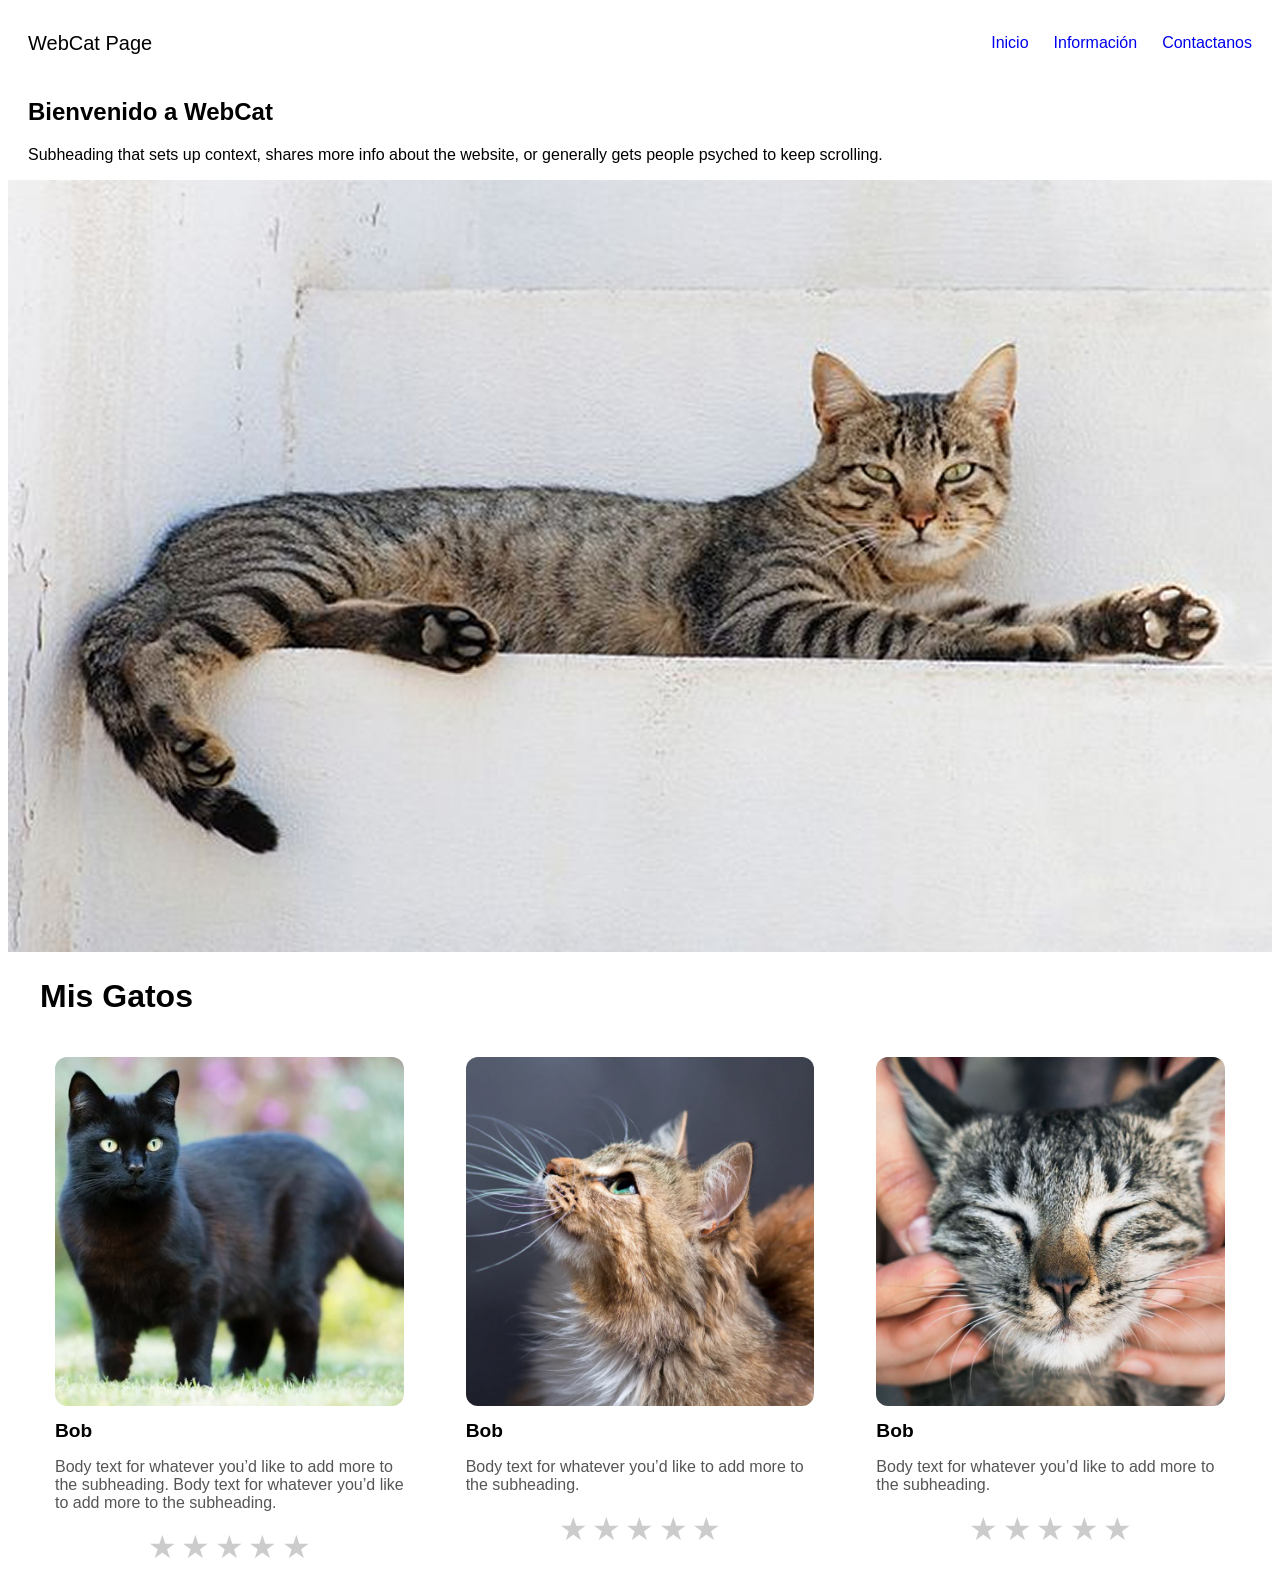
==== index.htm @ 15ecce88 "Agregando sistema de calificaciones" ====
<!DOCTYPE html>
<html lang="en">

<head>
    <meta charset="UTF-8">
    <meta name="viewport" content="width=device-width, initial-scale=1.0">
    <title>WebCat</title>
    <link rel="preconnect" href="https://rsms.me/">
    <link rel="stylesheet" href="https://rsms.me/inter/inter.css">
    <link rel="stylesheet" href="./css/home.css">
</head>

<body>
    <header>
        <div class="logo">WebCat Page</div>
        <nav>
            <ul>
                <li><a href="index.html">Inicio</a></li>
                <li><a href="about.html">Información</a></li>
                <li><a href="contact.html">Contactanos</a></li>
            </ul>
        </nav>
    </header>
    <main>
        <section class="banner-bienvenida">
            <h1>Bienvenido a WebCat</h1>
            <p>Subheading that sets up context, shares more info about the website, or generally gets people psyched to
                keep scrolling. </p>
            <div class="imagen-gato">
                <img src="./images/gato_principal.jpg" alt="Gato Principal">
            </div>
        </section>
        <section class="galeria">
            <h1>Mis Gatos</h1>
            <div class="cards">
                <div class="card">
                    <img src="./images/gato_negro.jpg" alt="Gato Negro">
                    <h2>Bob</h2>
                    <p>
                        Body text for whatever you’d like to add more to the subheading.
                        Body text for whatever you’d like to add more to the subheading.
                    </p>
                    <div class="calificaciones-gato-negro">
                        <div class="estrellas">
                            <span class="estrella">★</span>
                            <span class="estrella">★</span>
                            <span class="estrella">★</span>
                            <span class="estrella">★</span>
                            <span class="estrella">★</span>
                        </div>
                    </div>
                </div>
                <div class="card">
                    <img src="./images/gato_amarillo.jpg" alt="Gato Amarillo">
                    <h2>Bob</h2>
                    <p>Body text for whatever you’d like to add more to the subheading. </p>
                    <div class="calificaciones-gato-amarillo">
                        <div class="estrellas">
                            <span class="estrella">★</span>
                            <span class="estrella">★</span>
                            <span class="estrella">★</span>
                            <span class="estrella">★</span>
                            <span class="estrella">★</span>
                        </div>
                    </div>
                </div>
                <div class="card">
                    <img src="./images/gato_rayado.jpg" alt="Gato Rayado">
                    <h2>Bob</h2>
                    <p>Body text for whatever you’d like to add more to the subheading. </p>
                    <div class="calificaciones-gato-rayado">
                        <div class="estrellas">
                            <span class="estrella">★</span>
                            <span class="estrella">★</span>
                            <span class="estrella">★</span>
                            <span class="estrella">★</span>
                            <span class="estrella">★</span>
                        </div>
                    </div>
                </div>
            </div>
        </section>
    </main>
    <div id="imagen-modal" class="modal">
        <span class="cerrar" id="btn-cerrar">X</span>
        <img class="modal-contenido" id="modal-img">
    </div>
    <script src="./js/home.js"></script>
</body>

</html>
---- css/home.css ----
body {
    font-family: Inter, sans-serif;
    font-feature-settings: 'liga' 1, 'calt' 1; /* fix for Chrome */
}

header {
    display: flex;
    justify-content: space-between;
    align-items: center;
    padding: 10px 20px;
}

.logo {
    font-size: 20px; 
}

nav ul {
    list-style: none;
    display: flex;
    gap: 25px;
    padding: 0;
}

nav ul li a {
    text-decoration: none;
    font-size: 16px;
}

.banner-bienvenida {
    h1 {
        text-align: left;
        padding-left: 20px;
    }

    p {
        text-align: left;
        padding-left: 20px;
    }

    .imagen-gato {
        display: flex;
        flex-direction: column;
    }
}

.galeria {
    margin: 0 auto;
    max-width: 1200px;
    h1 {
        font-size: 2rem;
    }
    
    .cards {
        display: grid;
        grid-template-columns: repeat(auto-fit, minmax(300px, 1fr));
        gap: 32px;

        .card {
            padding: 15px;

            img {
                width: 100%;
                height: auto;
                object-fit: cover;
                border-radius: 12px;
            }

            h2 {
                margin-top: 10px;
                font-size: 1.2rem;
            }
            
            p {
                color: #555;
                font-size: 1rem;
            }
            
            .calificaciones-gato-negro, 
            .calificaciones-gato-amarillo,
            .calificaciones-gato-rayado {
                text-align: center;
                margin-top: 10px;
                .estrellas {
                    .estrella{
                        color: #CCC;
                        font-size: 2rem;
                    }
                    .estrella:hover,
                    .estrella.active {
                        color: #FFD700;
                        cursor: pointer;
                    }
                }
            }
        }
    }
}

.modal {
    display: none;
    z-index: 1000;
    position: fixed;
    left: 0;
    top: 0;
    width: 100%;
    height: 100%;
    background-color: rgba(0, 0, 0, 0.5);
    justify-content: center;
    align-items: center;

    .modal-contenido {
        max-width: 80%;
        max-height: 80%;
        background-color: white;
        border-radius: 10px;
    }

    .cerrar {
        position: absolute;
        top: 20px;
        right: 30px;
        font-size: 40px;
        color: white;
        cursor: pointer;
    }
}
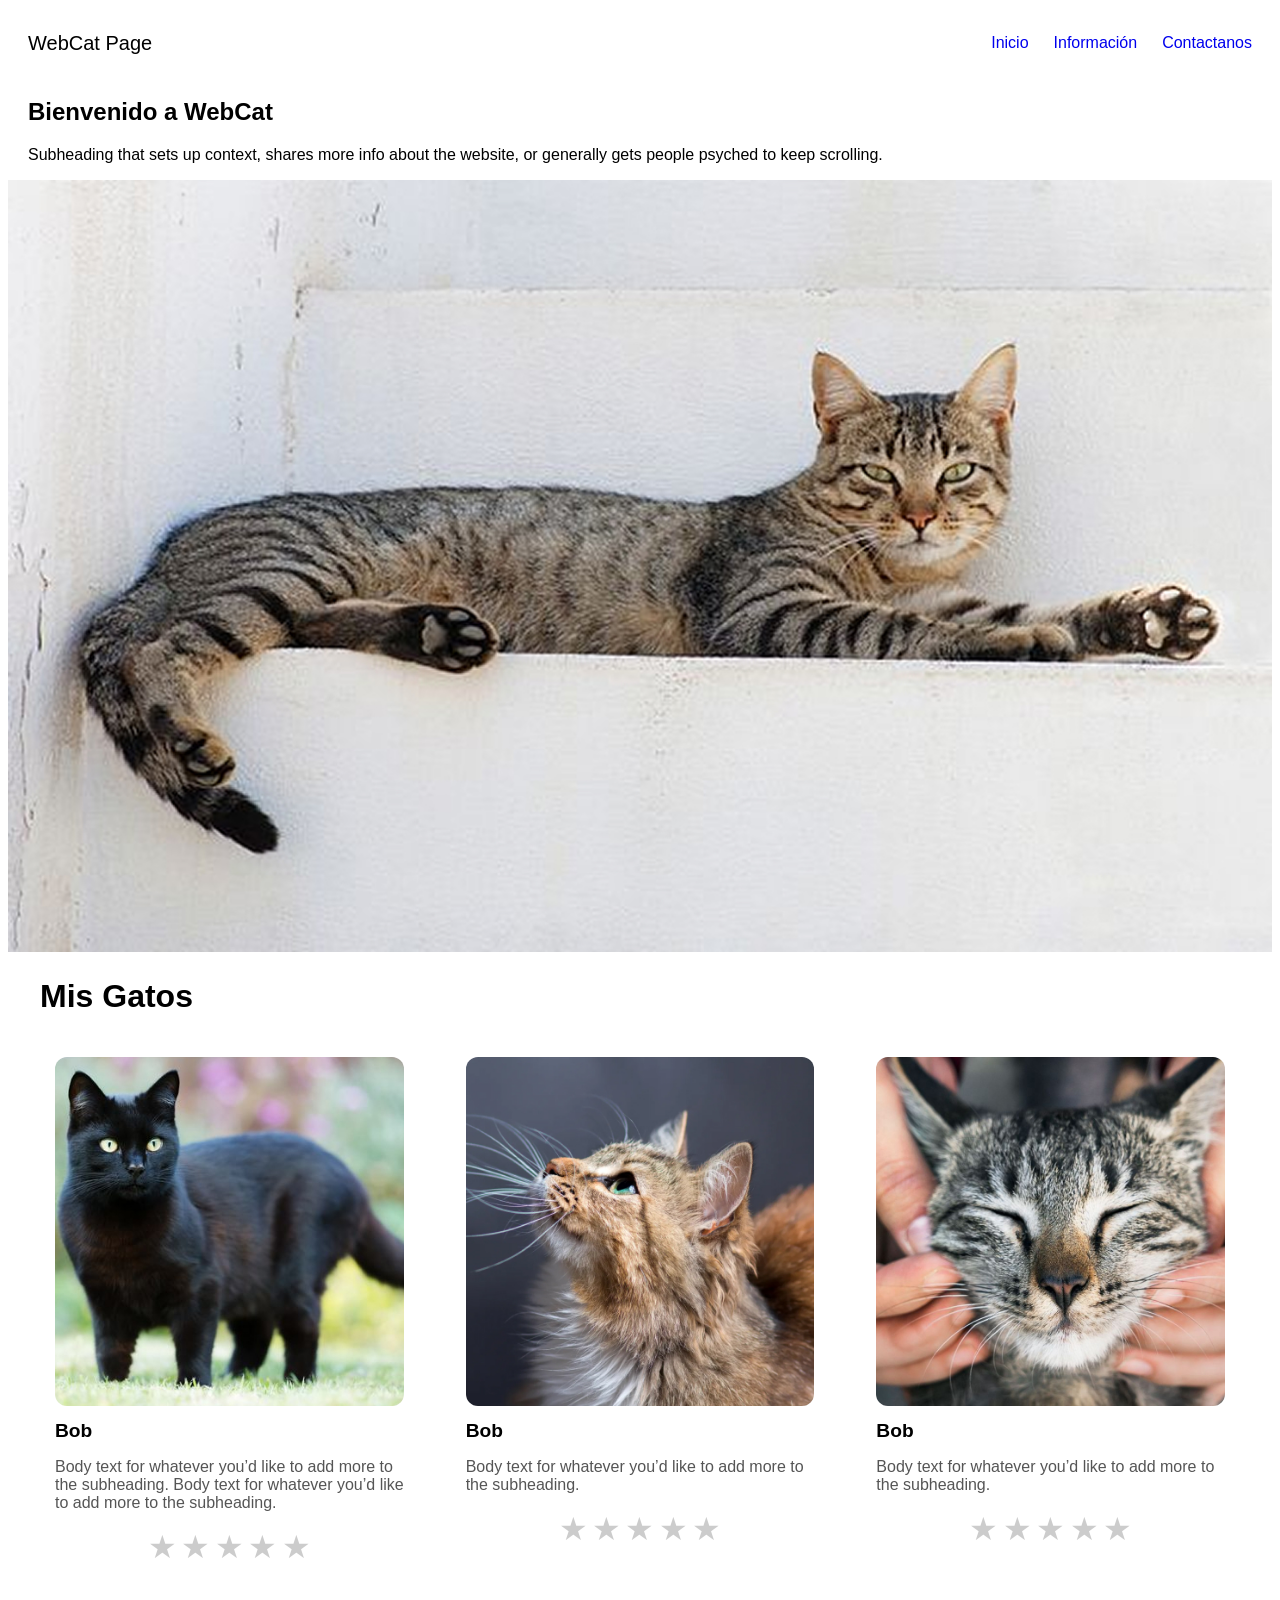
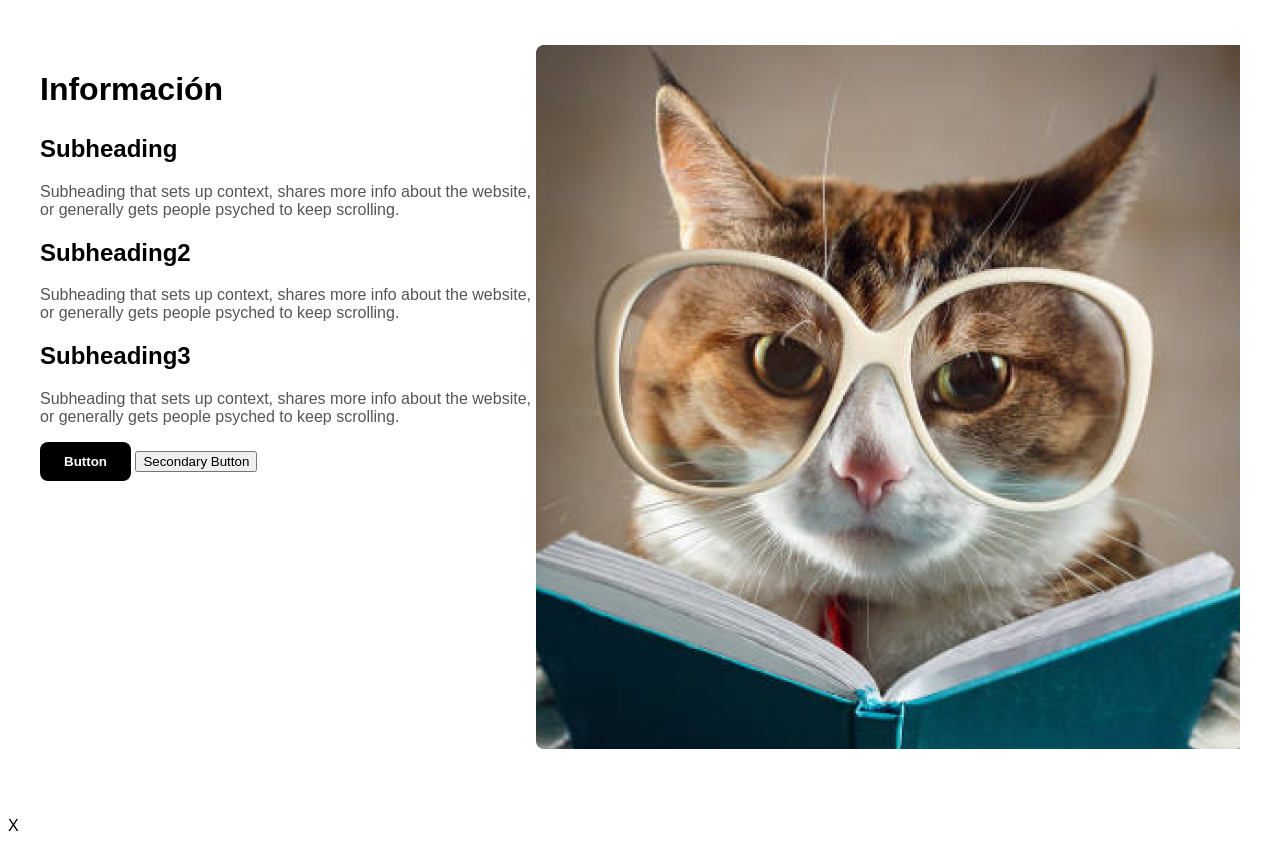
==== commit b5f77aa6: "Last changes" ====
--- a/index.htm
+++ b/index.htm
@@ -80,6 +80,34 @@
                 </div>
             </div>
         </section>
+        <section class="informacion">
+            <!--
+                Tarea es completar el estilo del boton secundario
+                completar la calificacion de las estrellas del gato rayado
+                alinear el text con la imagen del gato
+            -->
+            <div class="informacion-contenido">
+                <div class="informacion-text-btn">
+                    <h1>Información</h1>
+                    <h2>Subheading</h2>
+                    <p>Subheading that sets up context, shares more info about the website, or generally gets people psyched to
+                        keep scrolling. </p>
+                    <h2>Subheading2</h2>
+                    <p>Subheading that sets up context, shares more info about the website, or generally gets people psyched to
+                        keep scrolling. </p>
+                    <h2>Subheading3</h2>
+                    <p>Subheading that sets up context, shares more info about the website, or generally gets people psyched to
+                        keep scrolling. </p>
+                    <div class="botones">
+                        <button class="btn-primario" id="btn-gato">Button</button>
+                        <button class="btn-secundario" id="btn-gato2">Secondary Button</button>
+                    </div>
+                </div>
+                <div class="imagen-gato-info">
+                    <img src="./images/gato_info.jpg" alt="Gato Información">
+                </div>
+            </div>
+        </section>
     </main>
     <div id="imagen-modal" class="modal">
         <span class="cerrar" id="btn-cerrar">X</span>
--- a/css/home.css
+++ b/css/home.css
@@ -87,12 +87,54 @@
                     }
                     .estrella:hover,
                     .estrella.active {
-                        color: #FFD700;
+                        color: yellow;
                         cursor: pointer;
                     }
                 }
             }
         }
+    }
+}
+
+.informacion {
+    padding: 4rem 2rem;
+    max-width: 1200px;
+    margin: 0 auto;
+
+    .informacion-contenido {
+        display: flex;
+        .informacion-text-btn {
+            h1 {
+                font-size: 2rem;
+            }
+    
+            p {
+                color: #555;
+                font-size: 1rem;
+            }
+
+            .botones {
+                .btn-primario {
+                    background-color: #000;
+                    color: white;
+                    padding: 0.75rem 1.5rem;
+                    border-radius: 8px;
+                    font-weight: 700;
+                    text-decoration: none;
+                    border: 0;
+                }
+                }
+
+                .btn-secundario {
+
+                }
+            }
+        }
+
+        .imagen-gato-info {
+
+        }
+
     }
 }
 
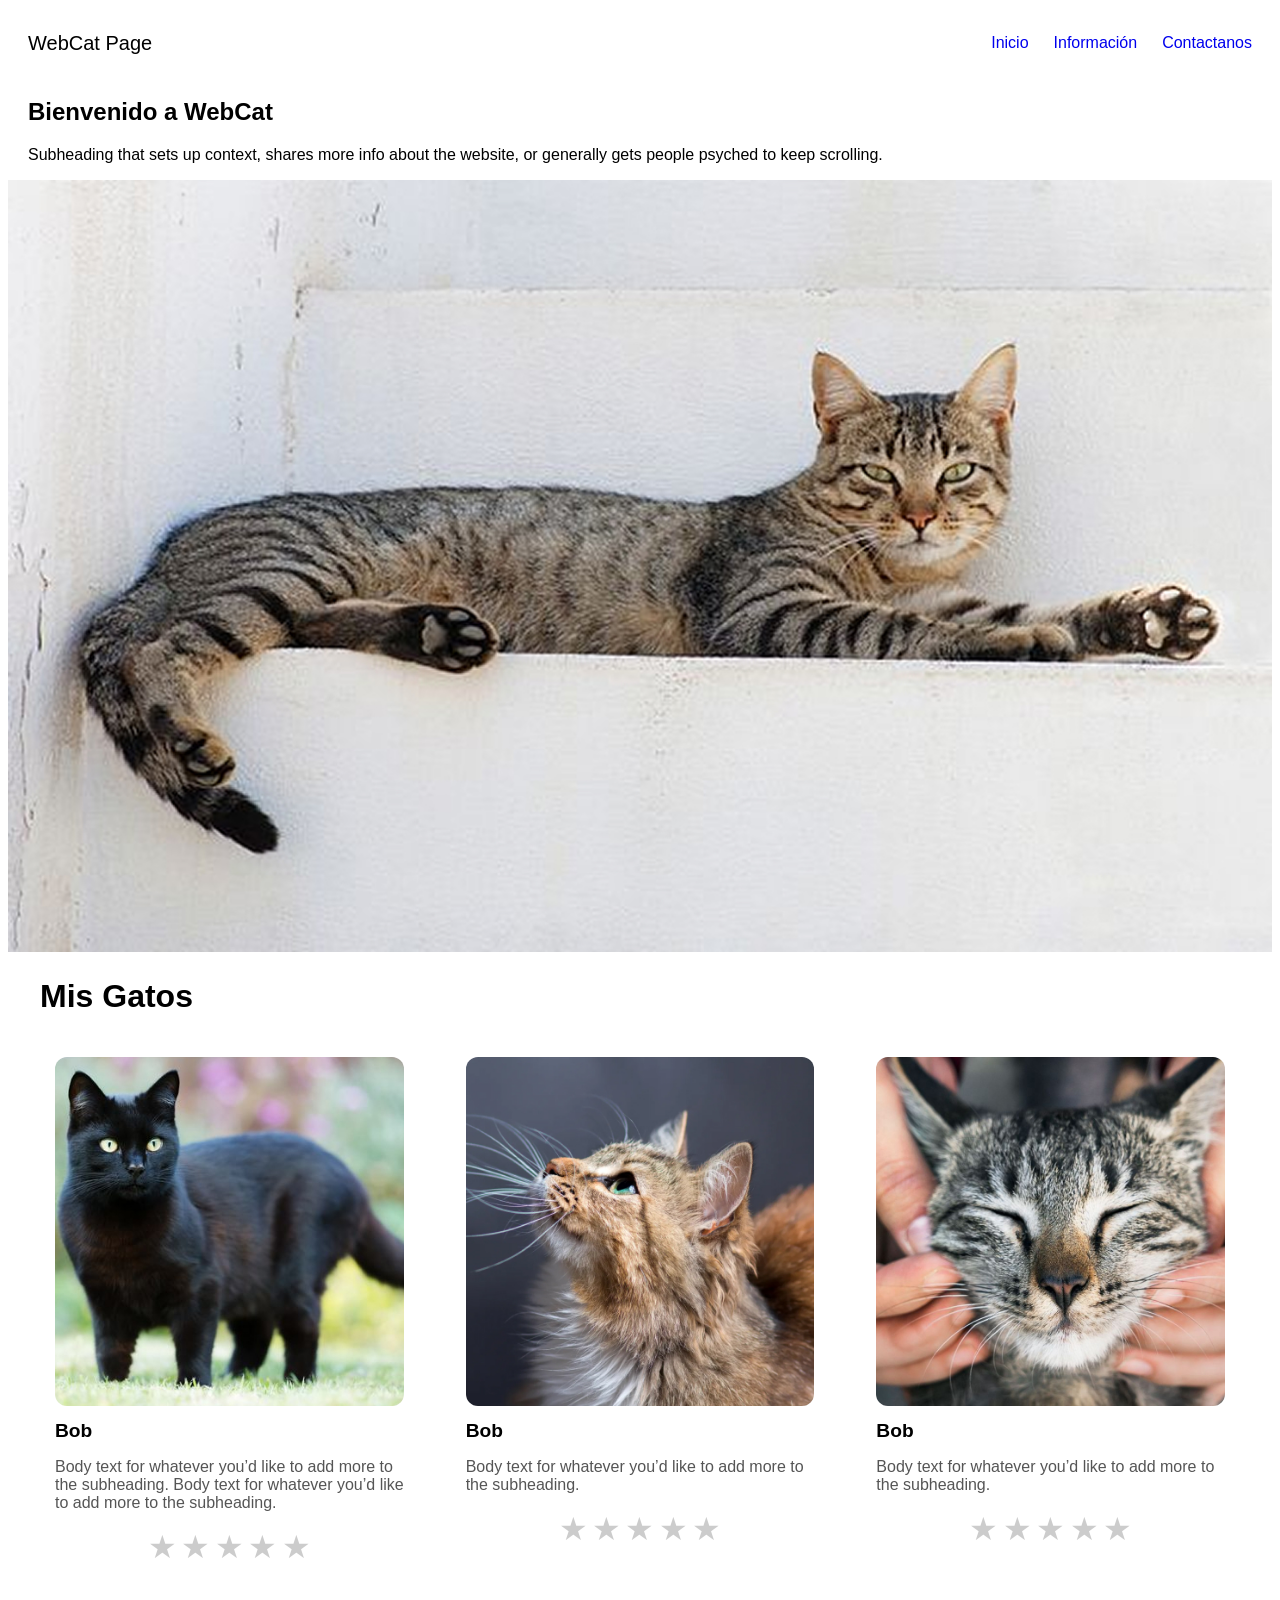
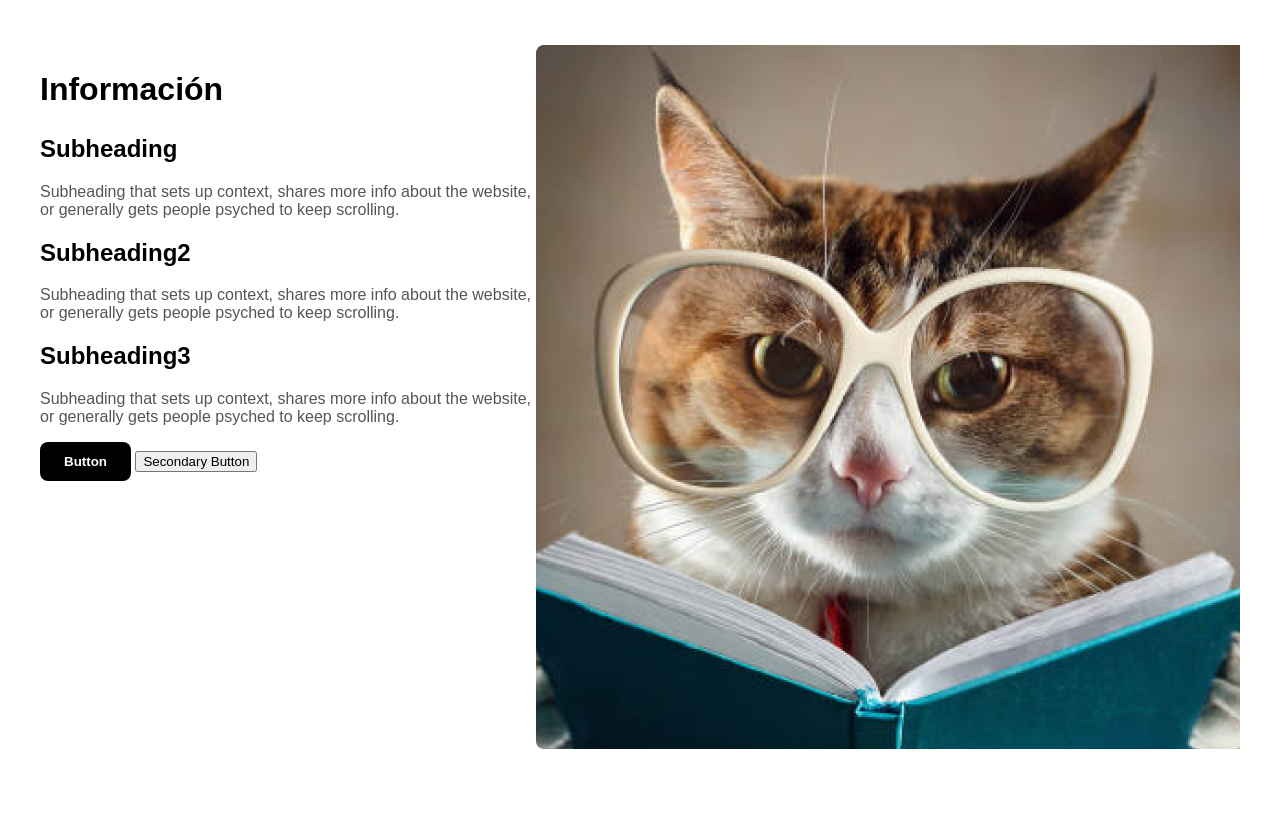
==== commit 3bfd8647: "tu mensaje" ====
--- a/index.htm
+++ b/index.htm
@@ -81,11 +81,6 @@
             </div>
         </section>
         <section class="informacion">
-            <!--
-                Tarea es completar el estilo del boton secundario
-                completar la calificacion de las estrellas del gato rayado
-                alinear el text con la imagen del gato
-            -->
             <div class="informacion-contenido">
                 <div class="informacion-text-btn">
                     <h1>Información</h1>
--- a/css/home.css
+++ b/css/home.css
@@ -126,17 +126,54 @@
                 }
 
                 .btn-secundario {
+                    .btn-secundario {
+                        background-color: transparent;
+                        color: #000;
+                        padding: 0.75rem 1.5rem;
+                        border-radius: 8px;
+                        font-weight: 700;
+                        text-decoration: none;
+                        border: 2px solid #000;
+                        margin-left: 10px;
+                        transition: background-color 0.3s ease;
+                    }
+                    
+                    .btn-secundario:hover {
+                        background-color: #000;
+                        color: #fff;
+                    }                    
 
                 }
             }
         }
 
         .imagen-gato-info {
+            .informacion-contenido {
+                display: flex;
+                flex-wrap: wrap;
+                gap: 2rem;
+                align-items: center;
+                justify-content: space-between;
+            }
+            
+            .informacion-text-btn {
+                flex: 1 1 50%;
+            }
+            
+            .imagen-gato-info {
+                flex: 1 1 40%;
+            }
+            
+            .imagen-gato-info img {
+                width: 100%;
+                border-radius: 12px;
+                object-fit: cover;
+            }            
 
         }
 
     }
-}
+
 
 .modal {
     display: none;
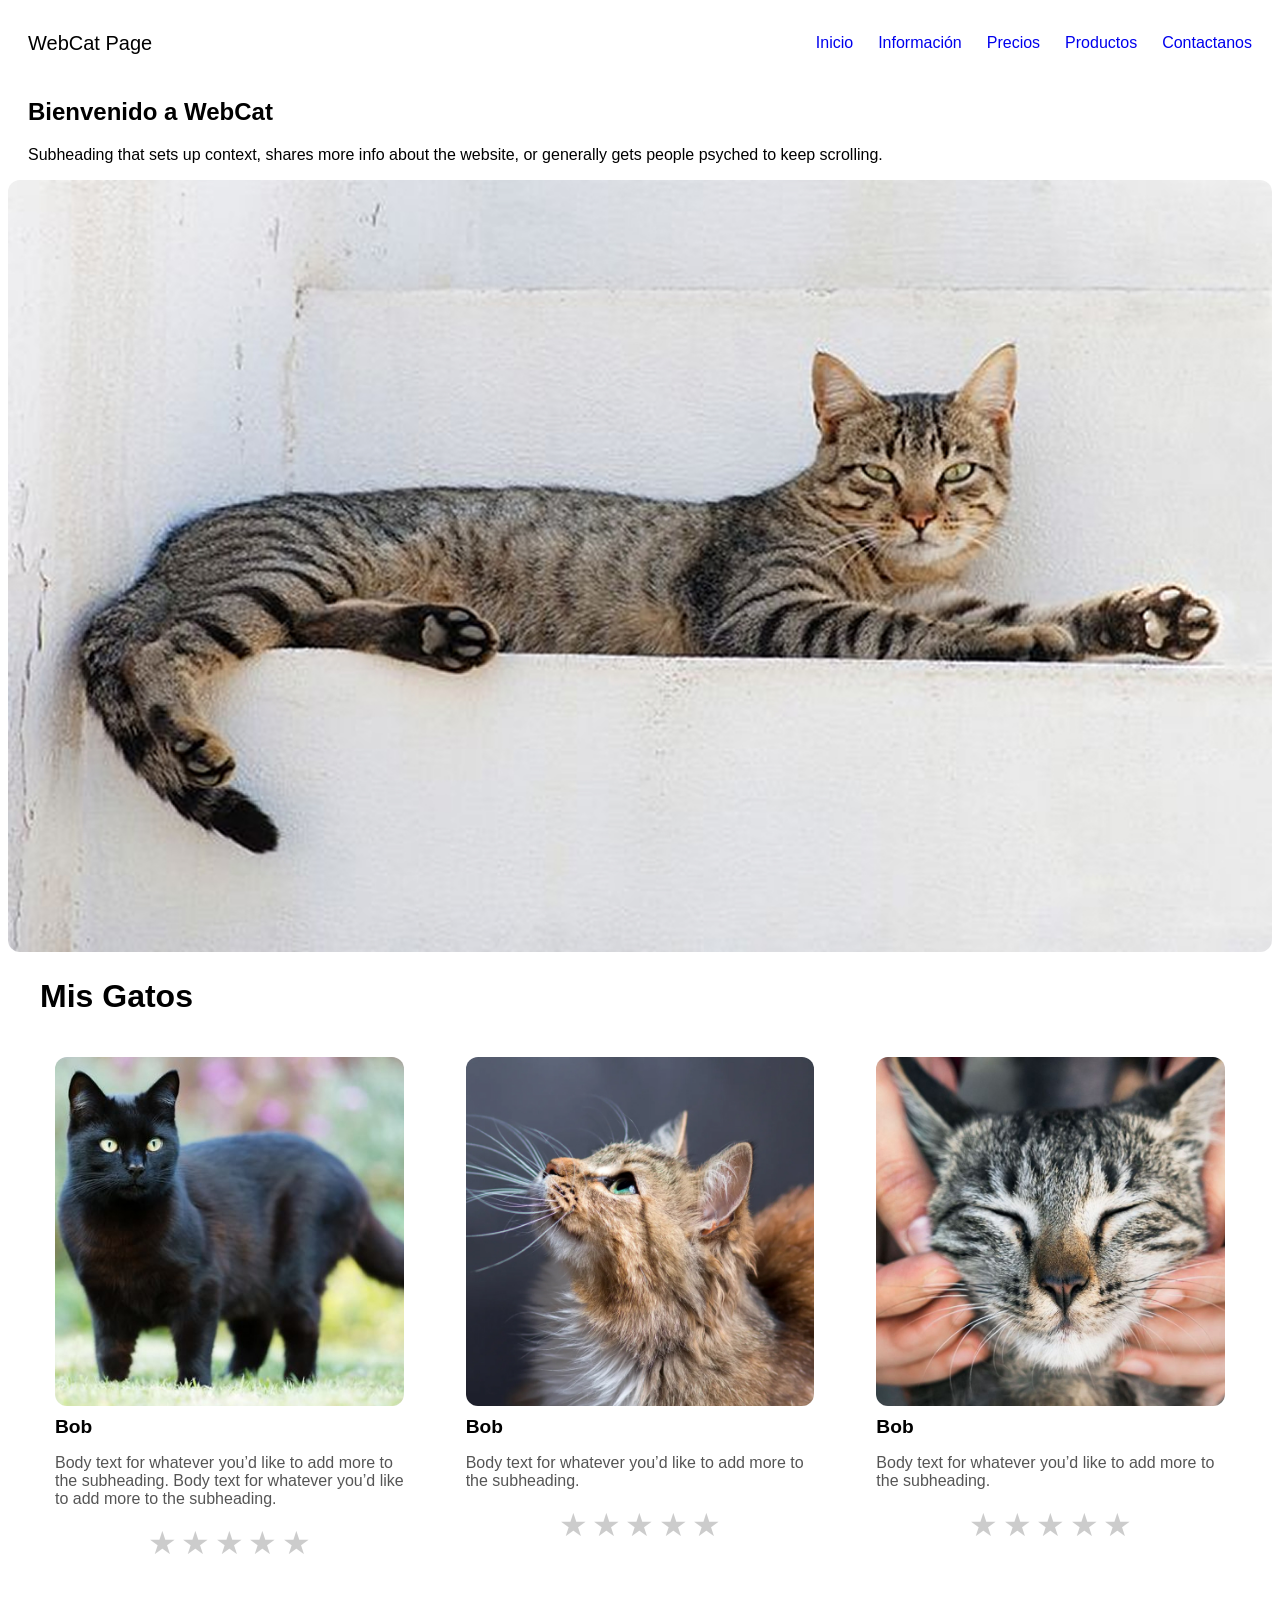
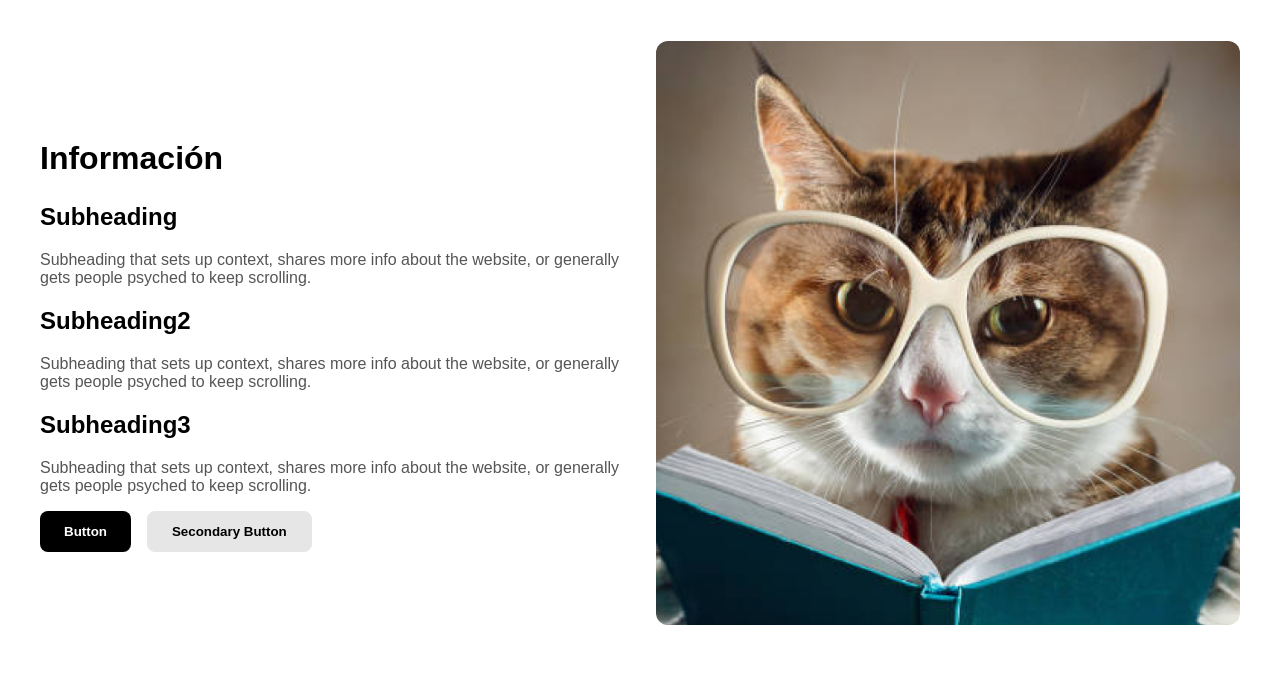
==== commit 484ec7f5: "Menu y responsive" ====
--- a/index.htm
+++ b/index.htm
@@ -13,13 +13,18 @@
 <body>
     <header>
         <div class="logo">WebCat Page</div>
-        <nav>
+        <nav class="menu">
             <ul>
                 <li><a href="index.html">Inicio</a></li>
-                <li><a href="about.html">Información</a></li>
+                <li>
+                    <a href="about.html">Información</a>
+                </li>
+                <li><a href="index.html">Precios</a></li>
+                <li><a href="about.html">Productos</a></li>
                 <li><a href="contact.html">Contactanos</a></li>
             </ul>
         </nav>
+        <div class="menu-icon">☰</div>
     </header>
     <main>
         <section class="banner-bienvenida">
--- a/css/home.css
+++ b/css/home.css
@@ -1,205 +1,250 @@
 body {
     font-family: Inter, sans-serif;
     font-feature-settings: 'liga' 1, 'calt' 1; /* fix for Chrome */
-}
-
-header {
-    display: flex;
-    justify-content: space-between;
-    align-items: center;
-    padding: 10px 20px;
-}
-
-.logo {
-    font-size: 20px; 
-}
-
-nav ul {
-    list-style: none;
-    display: flex;
-    gap: 25px;
-    padding: 0;
-}
-
-nav ul li a {
-    text-decoration: none;
-    font-size: 16px;
-}
-
-.banner-bienvenida {
-    h1 {
-        text-align: left;
-        padding-left: 20px;
+    
+    header {
+        display: flex;
+        justify-content: space-between;
+        align-items: center;
+        padding: 10px 20px;
+
+        .logo {
+            font-size: 20px; 
+        }
+
+        nav ul {
+            list-style: none;
+            display: flex;
+            gap: 25px;
+            padding: 0;
+        }
+        
+        nav ul li a {
+            text-decoration: none;
+            font-size: 16px;
+        }
+
+        .menu-icon {
+            cursor: pointer;
+            flex-direction: column;
+            display: none;
+        }
+/**
+* Tarea opcional, resolver el por que el menu aparece en ese lado corregir el error
+*/
+        @media screen and (max-width: 700px) {
+            .menu {
+                display: none;
+                position: absolute;
+                z-index: 1000;
+
+                ul {
+                    display: block;
+                    padding: 0;
+                }
+            } 
+
+            .menu.active {
+                display: flex;
+                flex-direction: column;
+                position: relative;
+            }
+
+            
+
+            .menu-icon {
+                display: flex;
+            }
+        }
     }
 
-    p {
-        text-align: left;
-        padding-left: 20px;
-    }
-
-    .imagen-gato {
-        display: flex;
-        flex-direction: column;
-    }
-}
-
-.galeria {
-    margin: 0 auto;
-    max-width: 1200px;
-    h1 {
-        font-size: 2rem;
-    }
-    
-    .cards {
-        display: grid;
-        grid-template-columns: repeat(auto-fit, minmax(300px, 1fr));
-        gap: 32px;
-
-        .card {
-            padding: 15px;
+    main {
+        .banner-bienvenida {
+            h1 {
+                text-align: left;
+                padding-left: 20px;
+            }
+        
+            p {
+                text-align: left;
+                padding-left: 20px;
+            }
+        
+            .imagen-gato {
+                display: flex;
+                flex-direction: column;
+            }
 
             img {
                 width: 100%;
                 height: auto;
-                object-fit: cover;
-                border-radius: 12px;
-            }
-
-            h2 {
-                margin-top: 10px;
-                font-size: 1.2rem;
-            }
-            
-            p {
-                color: #555;
-                font-size: 1rem;
-            }
-            
-            .calificaciones-gato-negro, 
-            .calificaciones-gato-amarillo,
-            .calificaciones-gato-rayado {
-                text-align: center;
-                margin-top: 10px;
-                .estrellas {
-                    .estrella{
-                        color: #CCC;
-                        font-size: 2rem;
-                    }
-                    .estrella:hover,
-                    .estrella.active {
-                        color: yellow;
-                        cursor: pointer;
-                    }
-                }
-            }
-        }
-    }
-}
-
-.informacion {
-    padding: 4rem 2rem;
-    max-width: 1200px;
-    margin: 0 auto;
-
-    .informacion-contenido {
-        display: flex;
-        .informacion-text-btn {
+                display: block;
+                border-radius: 12px; 
+            }
+        }
+
+        .galeria {
+            margin: 0 auto;
+            max-width: 1200px;
             h1 {
                 font-size: 2rem;
             }
-    
-            p {
-                color: #555;
-                font-size: 1rem;
-            }
-
-            .botones {
-                .btn-primario {
-                    background-color: #000;
-                    color: white;
-                    padding: 0.75rem 1.5rem;
-                    border-radius: 8px;
-                    font-weight: 700;
-                    text-decoration: none;
-                    border: 0;
-                }
-                }
-
-                .btn-secundario {
-                    .btn-secundario {
-                        background-color: transparent;
-                        color: #000;
-                        padding: 0.75rem 1.5rem;
-                        border-radius: 8px;
-                        font-weight: 700;
-                        text-decoration: none;
-                        border: 2px solid #000;
-                        margin-left: 10px;
-                        transition: background-color 0.3s ease;
+            
+            .cards {
+                display: grid;
+                grid-template-columns: repeat(auto-fit, minmax(300px, 1fr));
+                gap: 32px;
+        
+                .card {
+                    padding: 15px;
+        
+                    img {
+                        width: 100%;
+                        height: auto;
+                        display: block;
+                        border-radius: 12px;
+                    }
+        
+                    h2 {
+                        margin-top: 10px;
+                        font-size: 1.2rem;
                     }
                     
-                    .btn-secundario:hover {
-                        background-color: #000;
-                        color: #fff;
-                    }                    
-
-                }
-            }
-        }
-
-        .imagen-gato-info {
+                    p {
+                        color: #555;
+                        font-size: 1rem;
+                    }
+                    
+                    .calificaciones-gato-negro, 
+                    .calificaciones-gato-amarillo,
+                    .calificaciones-gato-rayado {
+                        text-align: center;
+                        margin-top: 10px;
+                        .estrellas {
+                            .estrella{
+                                color: #CCC;
+                                font-size: 2rem;
+                            }
+                            .estrella:hover,
+                            .estrella.active {
+                                color: yellow;
+                                cursor: pointer;
+                            }
+                        }
+                    }
+                }
+            }
+        }
+
+        .informacion {
+            padding: 4rem 2rem;
+            max-width: 1200px;
+            margin: 0 auto;
+        
             .informacion-contenido {
-                display: flex;
-                flex-wrap: wrap;
+                display: grid;
+                grid-template-columns: repeat(auto-fit, minmax(300px, 1fr));
                 gap: 2rem;
                 align-items: center;
                 justify-content: space-between;
-            }
+        
+                .informacion-text-btn {
+                    h1 {
+                        font-size: 2rem;
+                    }
             
-            .informacion-text-btn {
-                flex: 1 1 50%;
-            }
-            
-            .imagen-gato-info {
-                flex: 1 1 40%;
-            }
-            
-            .imagen-gato-info img {
-                width: 100%;
-                border-radius: 12px;
-                object-fit: cover;
-            }            
-
-        }
-
+                    p {
+                        color: #555;
+                        font-size: 1rem;
+                    }
+        
+                    .botones {
+                        display: flex;
+                        gap: 1rem;
+                        .btn-primario {
+                            background-color: #000;
+                            color: white;
+                            padding: 0.75rem 1.5rem;
+                            border-radius: 8px;
+                            font-weight: 700;
+                            text-decoration: none;
+                            border: 0;
+                        }
+        
+                        .btn-secundario {
+                            background-color: #E6E6E6;
+                            color: #000;
+                            padding: 0.75rem 1.5rem;
+                            border-radius: 8px;
+                            font-weight: 700;
+                            text-decoration: none;
+                            border: 1px solid #E6E6E6;
+                        }
+                        
+                        .btn-secundario:hover {
+                            background-color: #000;
+                            color: #fff;
+                        }   
+                    }
+                    
+                }
+
+                .imagen-gato-info {
+                    max-width: 100%;
+                    width: 100%;
+                    height: auto;
+                }
+                
+                .imagen-gato-info img {
+                    max-width: 100%;
+                    width: 100%;
+                    height: auto;
+                    object-fit: cover;
+                    border-radius: 12px;
+                    display: block;
+                }
+                
+        
+            }
+        }
     }
 
-
-.modal {
-    display: none;
-    z-index: 1000;
-    position: fixed;
-    left: 0;
-    top: 0;
-    width: 100%;
-    height: 100%;
-    background-color: rgba(0, 0, 0, 0.5);
-    justify-content: center;
-    align-items: center;
-
-    .modal-contenido {
-        max-width: 80%;
-        max-height: 80%;
-        background-color: white;
-        border-radius: 10px;
+    .modal {
+        display: none;
+        z-index: 1000;
+        position: fixed;
+        left: 0;
+        top: 0;
+        width: 100%;
+        height: 100%;
+        background-color: rgba(0, 0, 0, 0.5);
+        justify-content: center;
+        align-items: center;
+    
+        .modal-contenido {
+            max-width: 80%;
+            max-height: 80%;
+            background-color: white;
+            border-radius: 10px;
+        }
+    
+        .cerrar {
+            position: absolute;
+            top: 20px;
+            right: 30px;
+            font-size: 40px;
+            color: white;
+            cursor: pointer;
+        }
     }
-
-    .cerrar {
-        position: absolute;
-        top: 20px;
-        right: 30px;
-        font-size: 40px;
-        color: white;
-        cursor: pointer;
-    }
-}+}
+
+
+
+
+
+
+
+
+
+
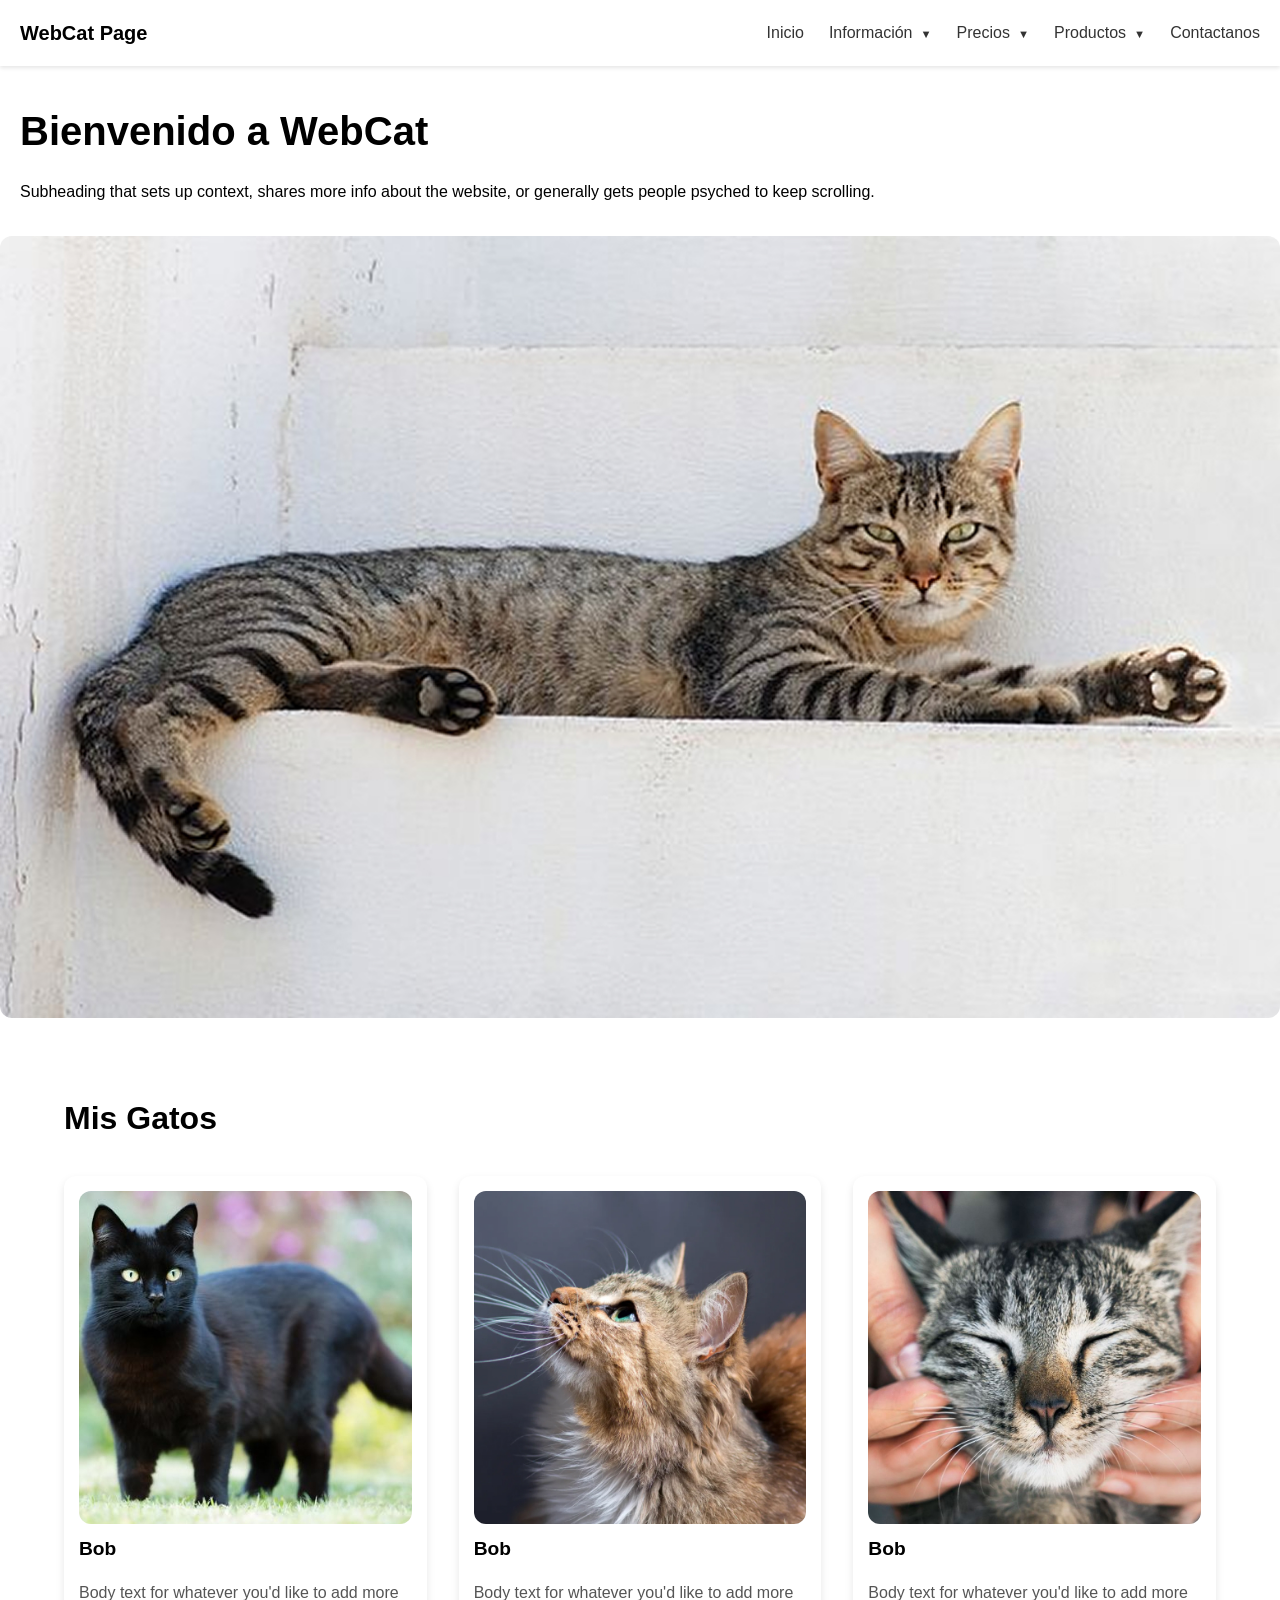
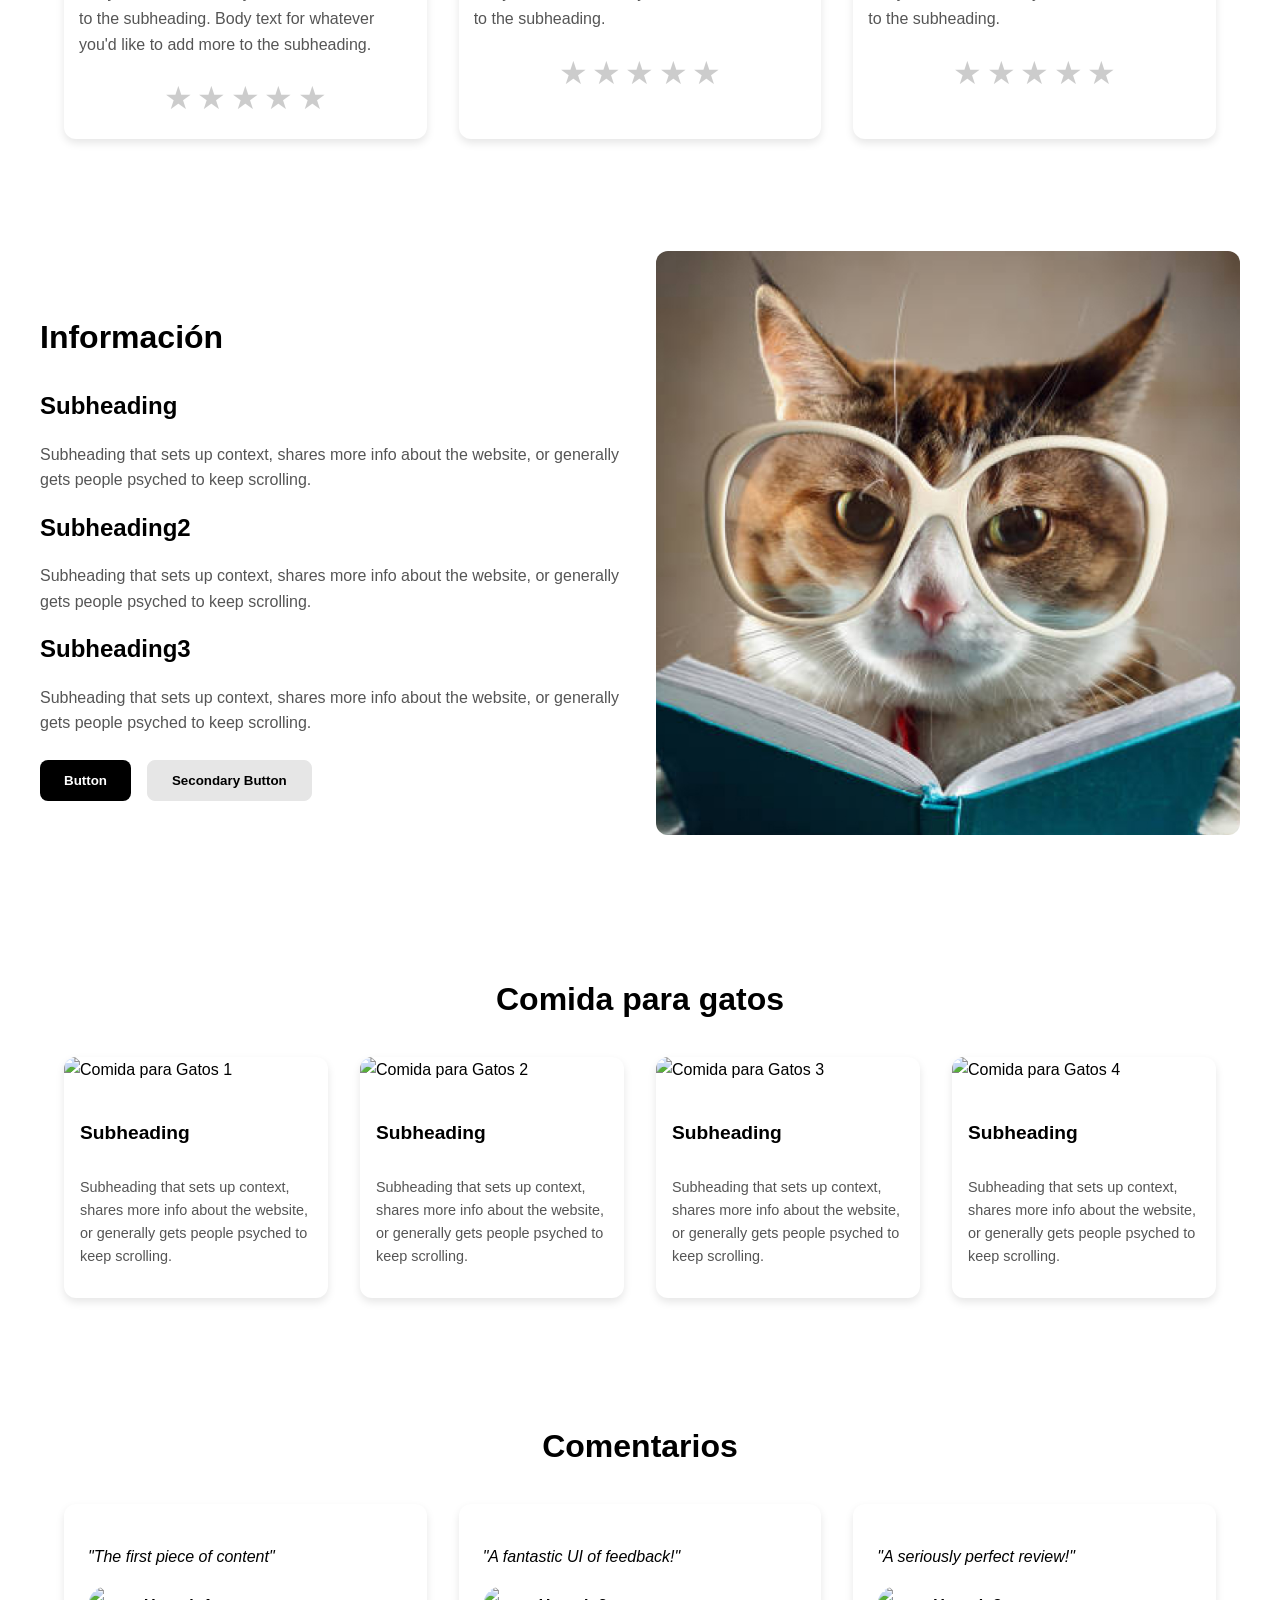
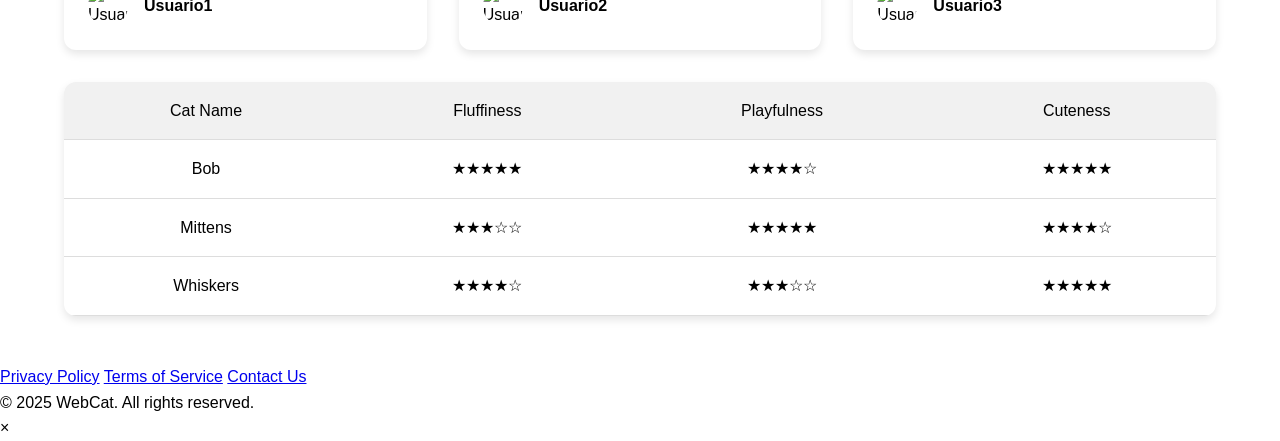
==== commit c99e0da1: "Ultimos cambios de la pagina web cat" ====
--- a/index.htm
+++ b/index.htm
@@ -16,11 +16,28 @@
         <nav class="menu">
             <ul>
                 <li><a href="index.html">Inicio</a></li>
-                <li>
-                    <a href="about.html">Información</a>
+                <li class="tiene-submenu">
+                    <a href="#">Información</a>
+                    <ul class="submenu">
+                        <li><a href="about.html">Sobre nosotros</a></li>
+                        <li><a href="team.html">Nuestro equipo</a></li>
+                        <li><a href="history.html">Historia</a></li>
+                    </ul>
                 </li>
-                <li><a href="index.html">Precios</a></li>
-                <li><a href="about.html">Productos</a></li>
+                <li class="tiene-submenu">
+                    <a href="#">Precios</a>
+                    <ul class="submenu">
+                        <li><a href="pricing.html">Planes</a></li>
+                        <li><a href="discounts.html">Descuentos</a></li>
+                    </ul>
+                </li>
+                <li class="tiene-submenu">
+                    <a href="#">Productos</a>
+                    <ul class="submenu">
+                        <li><a href="accessories.html">Accesorios</a></li>
+                        <li><a href="food.html">Comida</a></li>
+                    </ul>
+                </li>
                 <li><a href="contact.html">Contactanos</a></li>
             </ul>
         </nav>
@@ -42,8 +59,8 @@
                     <img src="./images/gato_negro.jpg" alt="Gato Negro">
                     <h2>Bob</h2>
                     <p>
-                        Body text for whatever you’d like to add more to the subheading.
-                        Body text for whatever you’d like to add more to the subheading.
+                        Body text for whatever you'd like to add more to the subheading.
+                        Body text for whatever you'd like to add more to the subheading.
                     </p>
                     <div class="calificaciones-gato-negro">
                         <div class="estrellas">
@@ -58,7 +75,7 @@
                 <div class="card">
                     <img src="./images/gato_amarillo.jpg" alt="Gato Amarillo">
                     <h2>Bob</h2>
-                    <p>Body text for whatever you’d like to add more to the subheading. </p>
+                    <p>Body text for whatever you'd like to add more to the subheading. </p>
                     <div class="calificaciones-gato-amarillo">
                         <div class="estrellas">
                             <span class="estrella">★</span>
@@ -72,7 +89,7 @@
                 <div class="card">
                     <img src="./images/gato_rayado.jpg" alt="Gato Rayado">
                     <h2>Bob</h2>
-                    <p>Body text for whatever you’d like to add more to the subheading. </p>
+                    <p>Body text for whatever you'd like to add more to the subheading. </p>
                     <div class="calificaciones-gato-rayado">
                         <div class="estrellas">
                             <span class="estrella">★</span>
@@ -90,13 +107,16 @@
                 <div class="informacion-text-btn">
                     <h1>Información</h1>
                     <h2>Subheading</h2>
-                    <p>Subheading that sets up context, shares more info about the website, or generally gets people psyched to
+                    <p>Subheading that sets up context, shares more info about the website, or generally gets people
+                        psyched to
                         keep scrolling. </p>
                     <h2>Subheading2</h2>
-                    <p>Subheading that sets up context, shares more info about the website, or generally gets people psyched to
+                    <p>Subheading that sets up context, shares more info about the website, or generally gets people
+                        psyched to
                         keep scrolling. </p>
                     <h2>Subheading3</h2>
-                    <p>Subheading that sets up context, shares more info about the website, or generally gets people psyched to
+                    <p>Subheading that sets up context, shares more info about the website, or generally gets people
+                        psyched to
                         keep scrolling. </p>
                     <div class="botones">
                         <button class="btn-primario" id="btn-gato">Button</button>
@@ -108,11 +128,117 @@
                 </div>
             </div>
         </section>
+
+        <!-- New Section for Cat Food -->
+        <section class="comida-gatos">
+            <h1>Comida para gatos</h1>
+            <div class="comida-cards">
+                <div class="comida-card">
+                    <img src="./images/comida_gato1.jpg" alt="Comida para Gatos 1">
+                    <h3>Subheading</h3>
+                    <p>Subheading that sets up context, shares more info about the website, or generally gets people
+                        psyched to keep scrolling.</p>
+                </div>
+                <div class="comida-card">
+                    <img src="./images/comida_gato2.jpg" alt="Comida para Gatos 2">
+                    <h3>Subheading</h3>
+                    <p>Subheading that sets up context, shares more info about the website, or generally gets people
+                        psyched to keep scrolling.</p>
+                </div>
+                <div class="comida-card">
+                    <img src="./images/comida_gato3.jpg" alt="Comida para Gatos 3">
+                    <h3>Subheading</h3>
+                    <p>Subheading that sets up context, shares more info about the website, or generally gets people
+                        psyched to keep scrolling.</p>
+                </div>
+                <div class="comida-card">
+                    <img src="./images/comida_gato4.jpg" alt="Comida para Gatos 4">
+                    <h3>Subheading</h3>
+                    <p>Subheading that sets up context, shares more info about the website, or generally gets people
+                        psyched to keep scrolling.</p>
+                </div>
+            </div>
+        </section>
+
+        <!-- New Section for Comments -->
+        <section class="comentarios">
+            <h1>Comentarios</h1>
+            <div class="comentarios-container">
+                <div class="comentario">
+                    <p>"The first piece of content"</p>
+                    <div class="usuario">
+                        <img src="./images/usuario1.jpg" alt="Usuario 1">
+                        <span>Usuario1</span>
+                    </div>
+                </div>
+                <div class="comentario">
+                    <p>"A fantastic UI of feedback!"</p>
+                    <div class="usuario">
+                        <img src="./images/usuario2.jpg" alt="Usuario 2">
+                        <span>Usuario2</span>
+                    </div>
+                </div>
+                <div class="comentario">
+                    <p>"A seriously perfect review!"</p>
+                    <div class="usuario">
+                        <img src="./images/usuario3.jpg" alt="Usuario 3">
+                        <span>Usuario3</span>
+                    </div>
+                </div>
+            </div>
+
+            <!-- Ratings Table -->
+            <table class="tabla-calificaciones">
+                <thead>
+                    <tr>
+                        <th>Cat Name</th>
+                        <th>Fluffiness</th>
+                        <th>Playfulness</th>
+                        <th>Cuteness</th>
+                    </tr>
+                </thead>
+                <tbody>
+                    <tr>
+                        <td>Bob</td>
+                        <td>★★★★★</td>
+                        <td>★★★★☆</td>
+                        <td>★★★★★</td>
+                    </tr>
+                    <tr>
+                        <td>Mittens</td>
+                        <td>★★★☆☆</td>
+                        <td>★★★★★</td>
+                        <td>★★★★☆</td>
+                    </tr>
+                    <tr>
+                        <td>Whiskers</td>
+                        <td>★★★★☆</td>
+                        <td>★★★☆☆</td>
+                        <td>★★★★★</td>
+                    </tr>
+                </tbody>
+            </table>
+        </section>
     </main>
+
+    <!-- Footer -->
+    <footer>
+        <div class="footer-links">
+            <a href="privacy.html">Privacy Policy</a>
+            <a href="terms.html">Terms of Service</a>
+            <a href="contact.html">Contact Us</a>
+        </div>
+        <div class="copyright">
+            &copy; 2025 WebCat. All rights reserved.
+        </div>
+    </footer>
+
+    <!-- Modal for Image Previews -->
     <div id="imagen-modal" class="modal">
-        <span class="cerrar" id="btn-cerrar">X</span>
+        <span class="cerrar" id="btn-cerrar">×</span>
         <img class="modal-contenido" id="modal-img">
     </div>
+
     <script src="./js/home.js"></script>
 </body>
 
--- a/css/home.css
+++ b/css/home.css
@@ -1,15 +1,29 @@
 body {
     font-family: Inter, sans-serif;
-    font-feature-settings: 'liga' 1, 'calt' 1; /* fix for Chrome */
-    
+    font-feature-settings: 'liga' 1, 'calt' 1;
+    margin: 0;
+    padding: 0;
+    box-sizing: border-box;
+    line-height: 1.6;
+
     header {
         display: flex;
         justify-content: space-between;
         align-items: center;
         padding: 10px 20px;
+        position: relative;
+        z-index: 1000;
+        background-color: #fff;
+        box-shadow: 0 2px 4px rgba(0, 0, 0, 0.1);
 
         .logo {
-            font-size: 20px; 
+            font-size: 20px;
+            font-weight: 700;
+        }
+
+        .menu {
+            position: relative;
+            z-index: 1000;
         }
 
         nav ul {
@@ -17,40 +31,132 @@
             display: flex;
             gap: 25px;
             padding: 0;
-        }
-        
+            margin: 0;
+
+            li {
+                position: relative;
+            }
+        }
+
         nav ul li a {
             text-decoration: none;
             font-size: 16px;
+            color: #333;
+            display: block;
+            padding: 10px 0;
+        }
+
+        nav ul li a:hover {
+            color: #000;
+        }
+
+        .tiene-submenu>a::after {
+            content: '▼';
+            font-size: 0.7em;
+            margin-left: 0.5rem;
+        }
+
+        .submenu {
+            display: none;
+            position: absolute;
+            top: 100%;
+            left: 0;
+            background-color: #fff;
+            box-shadow: 0 2px 5px rgba(0, 0, 0, 0.1);
+            min-width: 200px;
+            z-index: 100;
+            border-radius: 2px;
+
+            li {
+                width: 100%;
+
+                a {
+                    padding: 10px 15px;
+                }
+            }
+        }
+
+        .tiene-submenu:hover .submenu {
+            display: block;
         }
 
         .menu-icon {
             cursor: pointer;
             flex-direction: column;
             display: none;
-        }
-/**
-* Tarea opcional, resolver el por que el menu aparece en ese lado corregir el error
-*/
+            font-size: 1.5rem;
+        }
+
         @media screen and (max-width: 700px) {
             .menu {
                 display: none;
                 position: absolute;
                 z-index: 1000;
-
-                ul {
-                    display: block;
-                    padding: 0;
-                }
-            } 
+                top: 100%;
+                left: 0;
+                right: 0;
+                box-shadow: 0 2px 5px rgba(0, 0, 0, 0.1);
+                background-color: #fff;
+                width: 100%;
+            }
 
             .menu.active {
+                display: block;
+                position: absolute;
+                left: 0;
+                top: 100%;
+                width: 100%;
+            }
+
+            nav ul {
                 display: flex;
                 flex-direction: column;
-                position: relative;
-            }
-
-            
+                list-style: none;
+                padding: 0;
+                margin: 0;
+                width: 100%;
+            }
+
+            nav ul li {
+                width: 100%;
+                border-bottom: 1px solid #eee;
+            }
+
+            nav ul li a {
+                padding: 15px;
+                display: block;
+                width: 100%;
+            }
+
+            .tiene-submenu>a::after {
+                content: '▼';
+                font-size: 0.7em;
+                float: right;
+                margin-right: 10px;
+                margin-top: 5px;
+            }
+
+            .tiene-submenu>a.active::after {
+                content: '▲';
+            }
+
+            .submenu {
+                position: static !important;
+                display: none;
+                box-shadow: none;
+                width: 100%;
+                background-color: #f9f9f9;
+                padding-left: 20px !important;
+            }
+
+            .submenu.active {
+                display: block;
+                position: static !important;
+            }
+
+            .submenu li {
+                border-bottom: none;
+            }
 
             .menu-icon {
                 display: flex;
@@ -63,13 +169,16 @@
             h1 {
                 text-align: left;
                 padding-left: 20px;
-            }
-        
+                font-size: 2.5rem;
+                margin-bottom: 1rem;
+            }
+
             p {
                 text-align: left;
                 padding-left: 20px;
-            }
-        
+                margin-bottom: 2rem;
+            }
+
             .imagen-gato {
                 display: flex;
                 flex-direction: column;
@@ -79,52 +188,66 @@
                 width: 100%;
                 height: auto;
                 display: block;
-                border-radius: 12px; 
+                border-radius: 12px;
             }
         }
 
         .galeria {
             margin: 0 auto;
             max-width: 1200px;
+            padding: 3rem 5%;
+
             h1 {
                 font-size: 2rem;
-            }
-            
+                margin-bottom: 2rem;
+            }
+
             .cards {
                 display: grid;
                 grid-template-columns: repeat(auto-fit, minmax(300px, 1fr));
                 gap: 32px;
-        
+
                 .card {
                     padding: 15px;
-        
+                    background-color: #fff;
+                    border-radius: 12px;
+                    box-shadow: 0 4px 8px rgba(0, 0, 0, 0.1);
+                    transition: transform 0.3s ease;
+
+                    &:hover {
+                        transform: translateY(-5px);
+                    }
+
                     img {
                         width: 100%;
                         height: auto;
                         display: block;
                         border-radius: 12px;
-                    }
-        
+                        cursor: pointer;
+                    }
+
                     h2 {
                         margin-top: 10px;
                         font-size: 1.2rem;
                     }
-                    
+
                     p {
                         color: #555;
                         font-size: 1rem;
                     }
-                    
-                    .calificaciones-gato-negro, 
+
+                    .calificaciones-gato-negro,
                     .calificaciones-gato-amarillo,
                     .calificaciones-gato-rayado {
                         text-align: center;
                         margin-top: 10px;
+
                         .estrellas {
-                            .estrella{
+                            .estrella {
                                 color: #CCC;
                                 font-size: 2rem;
                             }
+
                             .estrella:hover,
                             .estrella.active {
                                 color: yellow;
@@ -140,27 +263,36 @@
             padding: 4rem 2rem;
             max-width: 1200px;
             margin: 0 auto;
-        
+
             .informacion-contenido {
                 display: grid;
                 grid-template-columns: repeat(auto-fit, minmax(300px, 1fr));
                 gap: 2rem;
                 align-items: center;
                 justify-content: space-between;
-        
+
                 .informacion-text-btn {
                     h1 {
                         font-size: 2rem;
-                    }
-            
+                        margin-bottom: 1.5rem;
+                    }
+
+                    h2 {
+                        margin-top: 1rem;
+                        margin-bottom: 0.5rem;
+                        font-size: 1.5rem;
+                    }
+
                     p {
                         color: #555;
                         font-size: 1rem;
                     }
-        
+
                     .botones {
                         display: flex;
                         gap: 1rem;
+                        margin-top: 1.5rem;
+
                         .btn-primario {
                             background-color: #000;
                             color: white;
@@ -169,8 +301,9 @@
                             font-weight: 700;
                             text-decoration: none;
                             border: 0;
+                            cursor: pointer;
                         }
-        
+
                         .btn-secundario {
                             background-color: #E6E6E6;
                             color: #000;
@@ -179,14 +312,15 @@
                             font-weight: 700;
                             text-decoration: none;
                             border: 1px solid #E6E6E6;
+                            cursor: pointer;
                         }
-                        
+
                         .btn-secundario:hover {
                             background-color: #000;
                             color: #fff;
-                        }   
-                    }
-                    
+                        }
+                    }
+
                 }
 
                 .imagen-gato-info {
@@ -194,7 +328,7 @@
                     width: 100%;
                     height: auto;
                 }
-                
+
                 .imagen-gato-info img {
                     max-width: 100%;
                     width: 100%;
@@ -203,48 +337,319 @@
                     border-radius: 12px;
                     display: block;
                 }
-                
-        
-            }
-        }
-    }
-
-    .modal {
-        display: none;
-        z-index: 1000;
-        position: fixed;
-        left: 0;
-        top: 0;
-        width: 100%;
-        height: 100%;
-        background-color: rgba(0, 0, 0, 0.5);
-        justify-content: center;
-        align-items: center;
-    
+            }
+        }
+
+        .comida-gatos {
+            padding: 3rem 5%;
+            max-width: 1200px;
+            margin: 0 auto;
+
+            h1 {
+                font-size: 2rem;
+                margin-bottom: 2rem;
+                text-align: center;
+            }
+
+            .comida-cards {
+                display: grid;
+                grid-template-columns: repeat(auto-fit, minmax(250px, 1fr));
+                gap: 2rem;
+
+                .comida-card {
+                    background-color: #fff;
+                    border-radius: 12px;
+                    overflow: hidden;
+                    box-shadow: 0 4px 8px rgba(0, 0, 0, 0.1);
+
+                    img {
+                        width: 100%;
+                        height: 180px;
+                        object-fit: cover;
+                    }
+
+                    h3 {
+                        padding: 1rem 1rem 0.5rem;
+                        font-size: 1.2rem;
+                    }
+
+                    p {
+                        padding: 0 1rem 1rem;
+                        font-size: 0.9rem;
+                        color: #555;
+                    }
+                }
+            }
+        }
+
+        .comentarios {
+            padding: 3rem 5%;
+            background-color: #f9f9f9;
+            max-width: 1200px;
+            margin: 0 auto;
+
+            h1 {
+                font-size: 2rem;
+                margin-bottom: 2rem;
+                text-align: center;
+            }
+
+            .comentarios-container {
+                display: grid;
+                grid-template-columns: repeat(auto-fit, minmax(300px, 1fr));
+                gap: 2rem;
+                margin-bottom: 2rem;
+
+                .comentario {
+                    background-color: #fff;
+                    padding: 1.5rem;
+                    border-radius: 12px;
+                    box-shadow: 0 4px 8px rgba(0, 0, 0, 0.1);
+
+                    p {
+                        font-style: italic;
+                        margin-bottom: 1rem;
+                    }
+
+                    .usuario {
+                        display: flex;
+                        align-items: center;
+
+                        img {
+                            width: 40px;
+                            height: 40px;
+                            border-radius: 50%;
+                            margin-right: 1rem;
+                        }
+
+                        span {
+                            font-weight: 600;
+                        }
+                    }
+                }
+            }
+
+            .tabla-calificaciones {
+                width: 100%;
+                border-collapse: collapse;
+                margin-top: 2rem;
+                background-color: #fff;
+                border-radius: 12px;
+                overflow: hidden;
+                box-shadow: 0 4px 8px rgba(0, 0, 0, 0.1);
+
+                th,
+                td {
+                    padding: 1rem;
+                    text-align: center;
+                    border-bottom: 1px solid #ddd;
+                }
+
+                th {
+                    background-color: #f1f1f1;
+                    font-weight: 500;
+                }
+            }
+        }
+
+        .comida-gatos {
+            padding: 3rem 5%;
+        }
+
+        .comida-gatos h1 {
+            text-align: center;
+            margin-bottom: 2rem;
+        }
+
+        .comida-cards {
+            display: grid;
+            grid-template-columns: repeat(auto-fit, minmax(250px, 1fr));
+            gap: 2rem;
+        }
+
+        .comida-card {
+            background-color: #fff;
+            border-radius: var(--border-radius);
+            overflow: hidden;
+            box-shadow: var(--box-shadow);
+        }
+
+        .comida-card img {
+            width: 100%;
+            height: 180px;
+            object-fit: cover;
+        }
+
+        .comida-card h3 {
+            padding: 1rem 1rem 0.5rem;
+        }
+
+        .comida-card p {
+            padding: 0 1rem 1rem;
+            font-size: 0.9rem;
+        }
+
+        .comentarios {
+            padding: 3rem 5%;
+            background-color: var(--light-gray);
+        }
+
+        .comentarios h1 {
+            text-align: center;
+            margin-bottom: 2rem;
+        }
+
+        .comentarios-container {
+            display: grid;
+            grid-template-columns: repeat(auto-fit, minmax(300px, 1fr));
+            gap: 2rem;
+            margin-bottom: 2rem;
+        }
+
+        .comentario {
+            background-color: #fff;
+            padding: 1.5rem;
+            border-radius: var(--border-radius);
+            box-shadow: var(--box-shadow);
+        }
+
+        .comentario p {
+            font-style: italic;
+            margin-bottom: 1rem;
+        }
+
+        .usuario {
+            display: flex;
+            align-items: center;
+        }
+
+        .usuario img {
+            width: 40px;
+            height: 40px;
+            border-radius: 50%;
+            margin-right: 1rem;
+        }
+
+        .usuario span {
+            font-weight: 600;
+        }
+
+        .tabla-calificaciones {
+            width: 100%;
+            border-collapse: collapse;
+            margin-top: 2rem;
+        }
+
+        .tabla-calificaciones th,
+        .tabla-calificaciones td {
+            padding: 1rem;
+            text-align: center;
+            border-bottom: 1px solid #ddd;
+        }
+
+        .tabla-calificaciones th {
+            background-color: #f1f1f1;
+            font-weight: 500;
+        }
+
+        footer {
+            background-color: var(--primary-color);
+            color: white;
+            padding: 2rem 5%;
+            text-align: center;
+        }
+
+        .footer-links {
+            display: flex;
+            justify-content: center;
+            gap: 2rem;
+            margin-bottom: 1rem;
+        }
+
+        .footer-links a {
+            color: white;
+            text-decoration: none;
+        }
+
+        .copyright {
+            font-size: 0.9rem;
+            opacity: 0.8;
+        }
+
+        .modal {
+            display: none;
+            position: fixed;
+            z-index: 1000;
+            left: 0;
+            top: 0;
+            width: 100%;
+            height: 100%;
+            overflow: auto;
+            background-color: rgba(0, 0, 0, 0.8);
+        }
+
         .modal-contenido {
+            margin: auto;
+            display: block;
             max-width: 80%;
             max-height: 80%;
-            background-color: white;
-            border-radius: 10px;
-        }
-    
+        }
+
         .cerrar {
             position: absolute;
-            top: 20px;
-            right: 30px;
+            top: 15px;
+            right: 35px;
+            color: #f1f1f1;
             font-size: 40px;
-            color: white;
+            font-weight: bold;
             cursor: pointer;
+        }
+
+        @media (max-width: 992px) {
+            .informacion-contenido {
+                flex-direction: column;
+            }
+        }
+
+        @media (max-width: 768px) {
+            .menu {
+                display: none;
+                position: absolute;
+                top: 60px;
+                left: 0;
+                width: 100%;
+                background-color: #fff;
+                box-shadow: 0 4px 8px rgba(0, 0, 0, 0.1);
+            }
+
+            .menu.active {
+                display: block;
+            }
+
+            .menu ul {
+                flex-direction: column;
+                padding: 1rem 0;
+            }
+
+            .menu li {
+                margin: 0.5rem 1rem;
+            }
+
+            .submenu {
+                position: static;
+                box-shadow: none;
+                padding: 0.5rem 0 0.5rem 1rem;
+            }
+
+            .menu-icon {
+                display: block;
+            }
+
+            .cards,
+            .comida-cards,
+            .comentarios-container {
+                grid-template-columns: 1fr;
+            }
         }
     }
 }
-
-
-
-
-
-
-
-
-
-
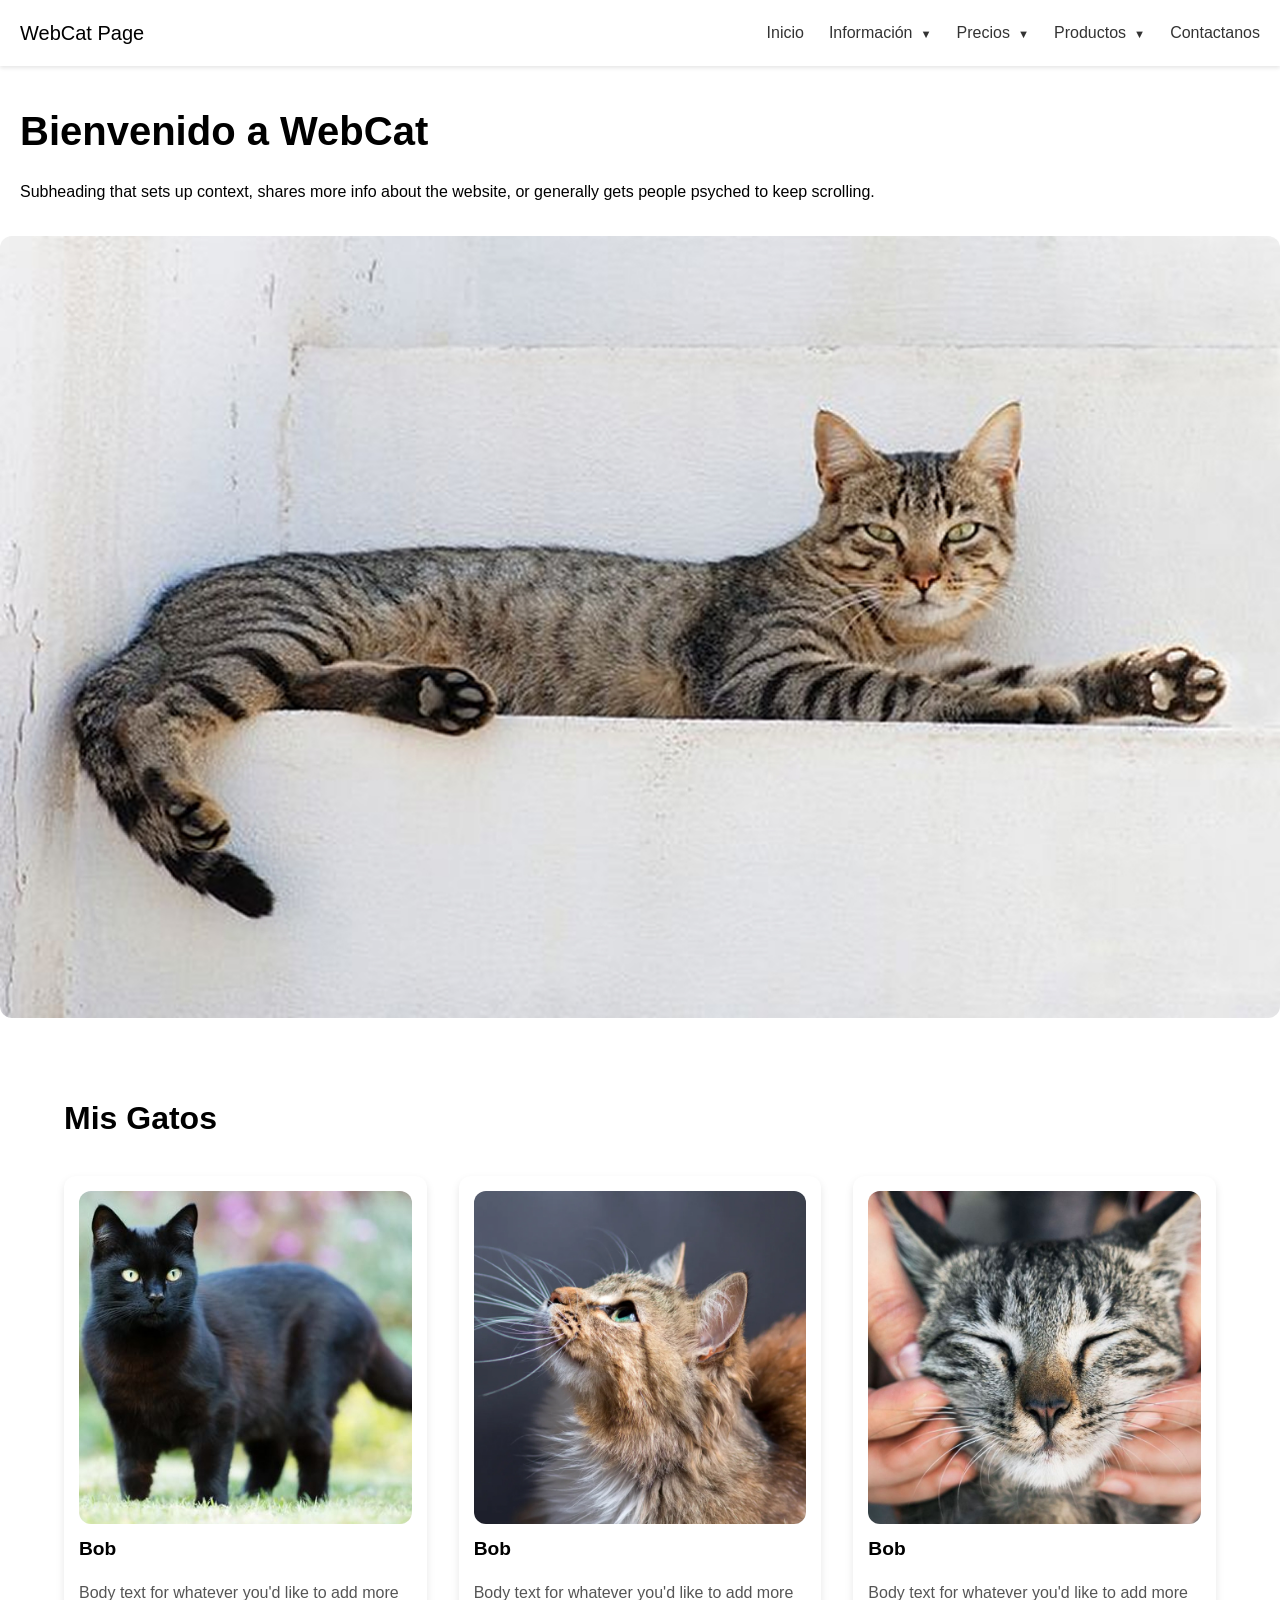
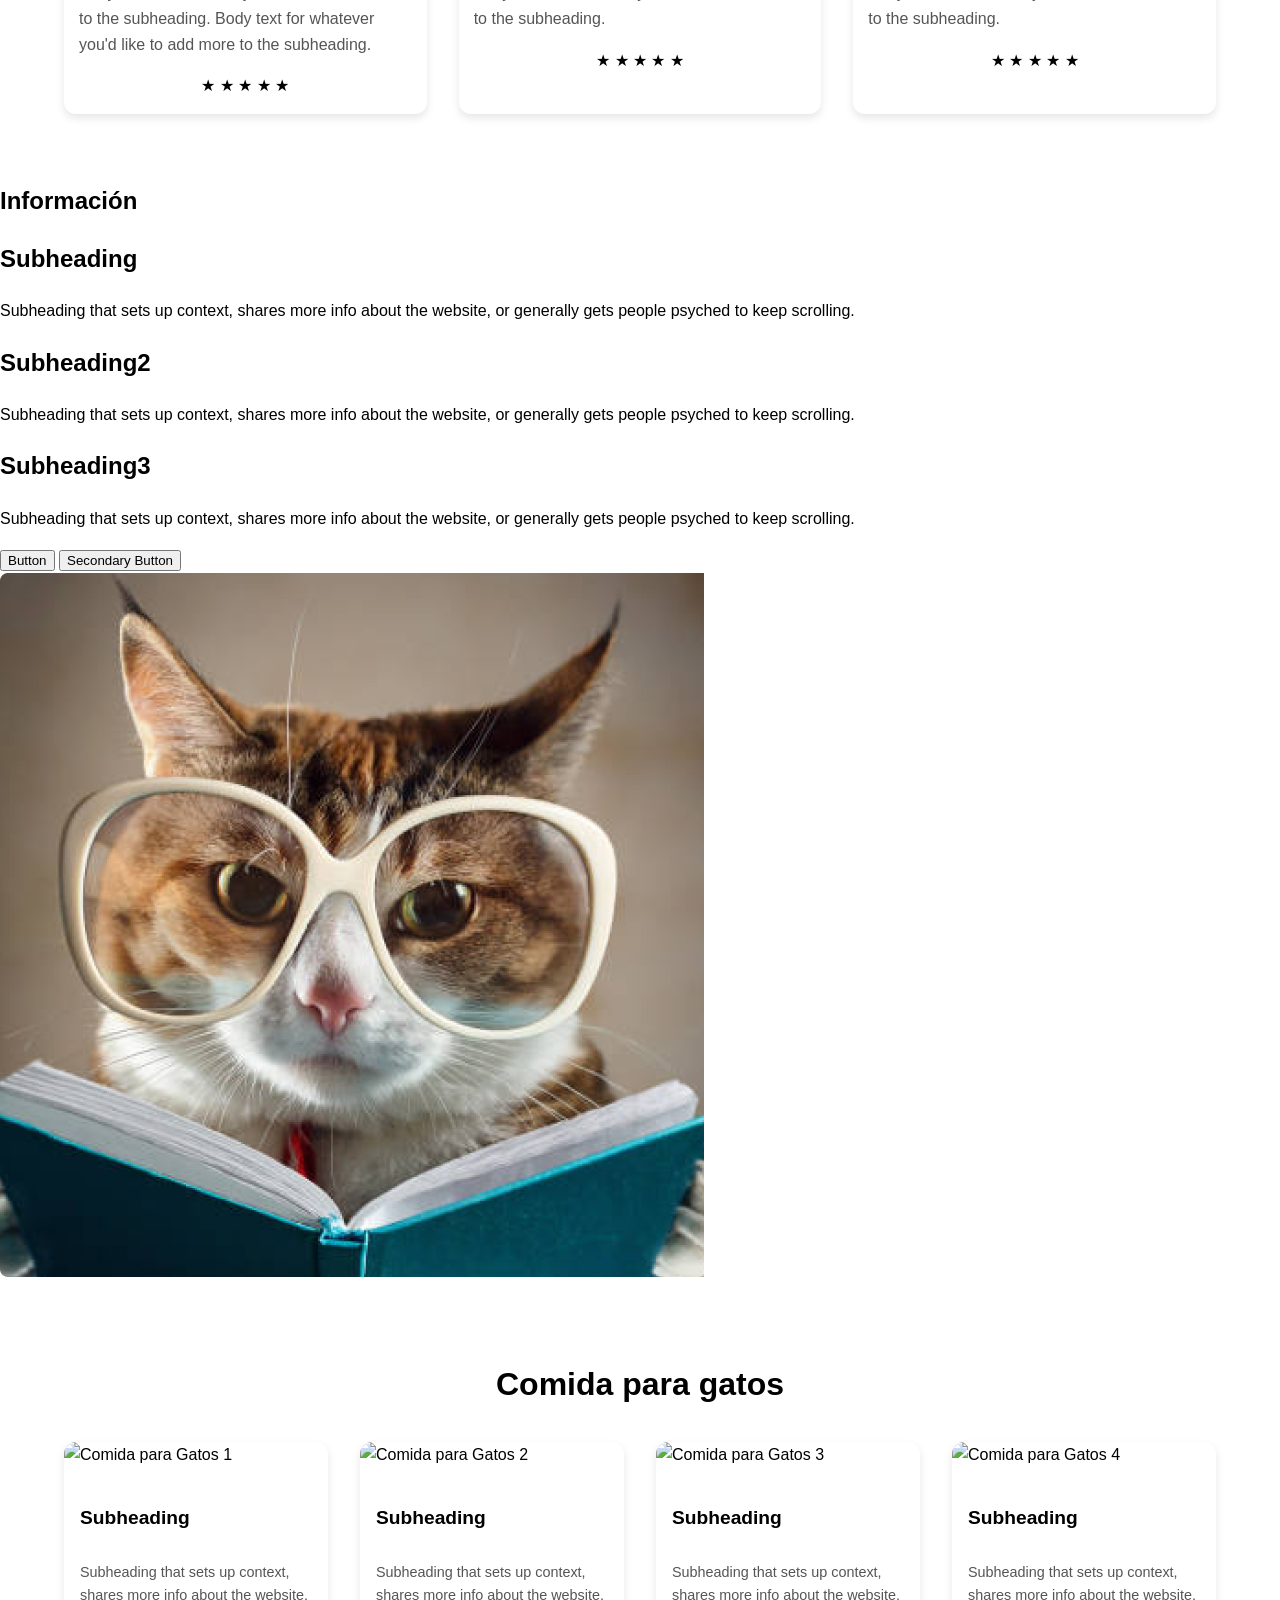
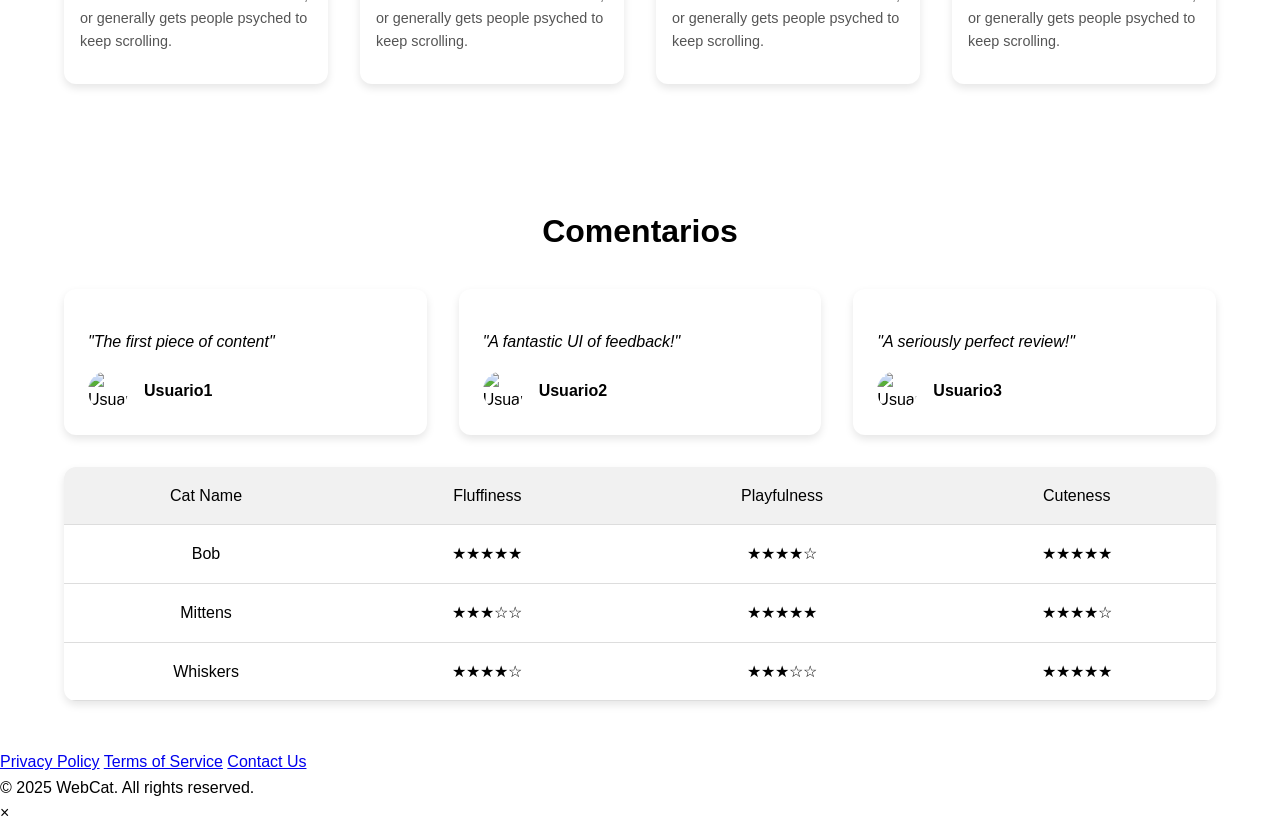
==== commit c433cdb1: "Resolviendo conflictos" ====
--- a/index.htm
+++ b/index.htm
@@ -13,6 +13,7 @@
 <body>
     <header>
         <div class="logo">WebCat Page</div>
+        <div class="menu-icon" onclick="toggleMenu()">☰</div>
         <nav class="menu">
             <ul>
                 <li><a href="index.html">Inicio</a></li>
@@ -40,8 +41,6 @@
                 </li>
                 <li><a href="contact.html">Contactanos</a></li>
             </ul>
-        </nav>
-        <div class="menu-icon">☰</div>
     </header>
     <main>
         <section class="banner-bienvenida">
--- a/css/home.css
+++ b/css/home.css
@@ -17,13 +17,7 @@
         box-shadow: 0 2px 4px rgba(0, 0, 0, 0.1);
 
         .logo {
-            font-size: 20px;
-            font-weight: 700;
-        }
-
-        .menu {
-            position: relative;
-            z-index: 1000;
+            font-size: 20px; 
         }
 
         nav ul {
@@ -87,10 +81,18 @@
             font-size: 1.5rem;
         }
 
+
         @media screen and (max-width: 700px) {
             .menu {
                 display: none;
+                flex-direction: column;
                 position: absolute;
+                top: 60px;
+                right: 20px;
+                background-color: white;
+                padding: 1rem;
+                border-radius: 12px;
+                box-shadow: 0 4px 12px rgba(0, 0, 0, 0.1);
                 z-index: 1000;
                 top: 100%;
                 left: 0;
@@ -160,6 +162,8 @@
 
             .menu-icon {
                 display: flex;
+                flex-direction: column;
+                gap: 4px;
             }
         }
     }
@@ -173,12 +177,14 @@
                 margin-bottom: 1rem;
             }
 
+
             p {
                 text-align: left;
                 padding-left: 20px;
                 margin-bottom: 2rem;
             }
 
+
             .imagen-gato {
                 display: flex;
                 flex-direction: column;
@@ -188,6 +194,7 @@
                 width: 100%;
                 height: auto;
                 display: block;
+                border-radius: 12px;
                 border-radius: 12px;
             }
         }
@@ -202,10 +209,12 @@
                 margin-bottom: 2rem;
             }
 
+
             .cards {
                 display: grid;
                 grid-template-columns: repeat(auto-fit, minmax(300px, 1fr));
                 gap: 32px;
+
 
                 .card {
                     padding: 15px;
@@ -226,15 +235,19 @@
                         cursor: pointer;
                     }
 
+
                     h2 {
                         margin-top: 10px;
                         font-size: 1.2rem;
                     }
 
+
                     p {
                         color: #555;
                         font-size: 1rem;
                     }
+
+                    .calificaciones-gato-negro,
 
                     .calificaciones-gato-negro,
                     .calificaciones-gato-amarillo,
@@ -242,11 +255,14 @@
                         text-align: center;
                         margin-top: 10px;
 
+
                         .estrellas {
+                            .estrella {
                             .estrella {
                                 color: #CCC;
                                 font-size: 2rem;
                             }
+
 
                             .estrella:hover,
                             .estrella.active {
@@ -264,6 +280,7 @@
             max-width: 1200px;
             margin: 0 auto;
 
+
             .informacion-contenido {
                 display: grid;
                 grid-template-columns: repeat(auto-fit, minmax(300px, 1fr));
@@ -271,6 +288,7 @@
                 align-items: center;
                 justify-content: space-between;
 
+
                 .informacion-text-btn {
                     h1 {
                         font-size: 2rem;
@@ -283,10 +301,12 @@
                         font-size: 1.5rem;
                     }
 
+
                     p {
                         color: #555;
                         font-size: 1rem;
                     }
+
 
                     .botones {
                         display: flex;
@@ -304,6 +324,7 @@
                             cursor: pointer;
                         }
 
+
                         .btn-secundario {
                             background-color: #E6E6E6;
                             color: #000;
@@ -315,10 +336,12 @@
                             cursor: pointer;
                         }
 
+
                         .btn-secundario:hover {
                             background-color: #000;
                             color: #fff;
                         }
+                        }
                     }
 
                 }
@@ -328,6 +351,7 @@
                     width: 100%;
                     height: auto;
                 }
+
 
                 .imagen-gato-info img {
                     max-width: 100%;
@@ -595,6 +619,7 @@
             max-height: 80%;
         }
 
+
         .cerrar {
             position: absolute;
             top: 15px;
